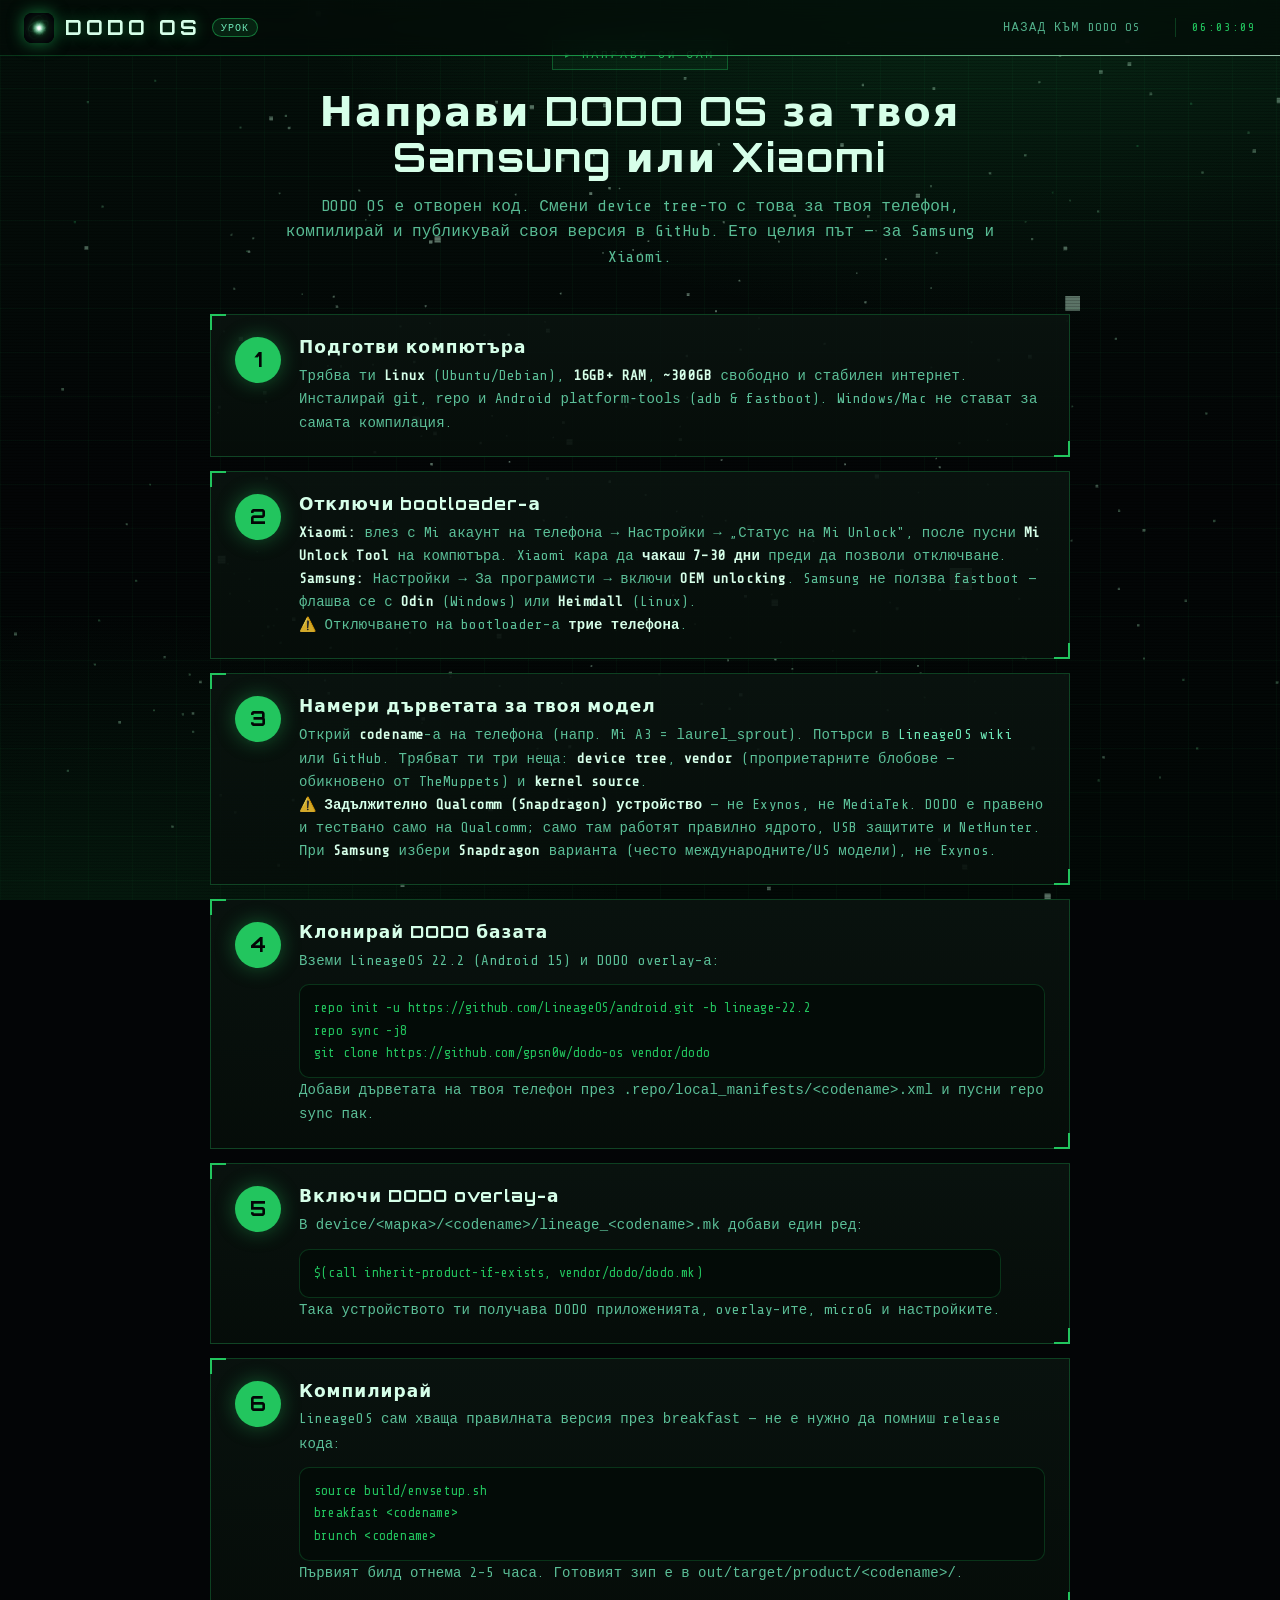
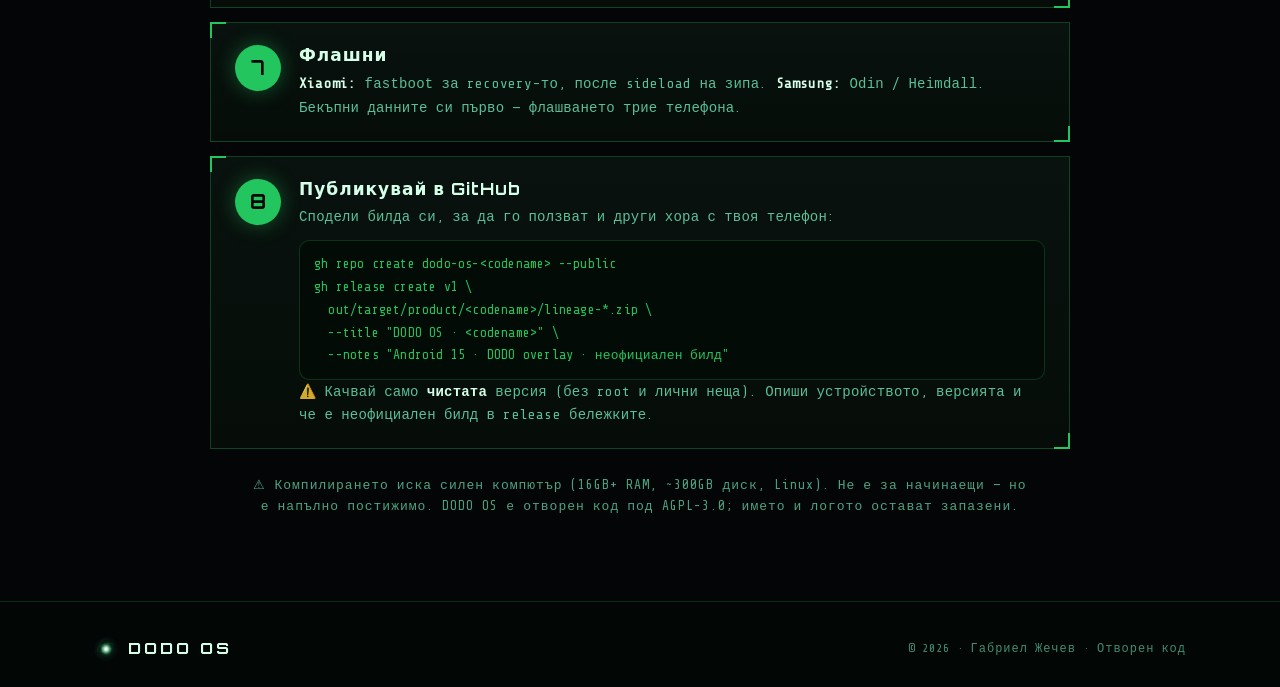
==== build-your-own.html @ 820d74ed "responsive: fix horizontal overflow on build guide (mobile/tablet) The guide-step flex/grid items ha" ====
<!DOCTYPE html>
<html lang="bg">
<head>
<meta charset="UTF-8">
<meta name="viewport" content="width=device-width, initial-scale=1">
<title>Направи DODO OS за Samsung / Xiaomi | DODO OS</title>
<meta name="description" content="Урок стъпка по стъпка: как да си компилираш DODO OS за твой Samsung или Xiaomi телефон и да го публикуваш в GitHub. Отворен код.">
<meta name="robots" content="noindex, nofollow">
<meta name="theme-color" content="#05070a">
<link rel="icon" href="logo-dodo-os.png" type="image/png">
<link rel="stylesheet" href="style.css?v=17">
</head>
<body class="home">

<div class="scroll-progress" id="scrollProgress" aria-hidden="true"></div>

<header class="hud-bar">
	<a class="brand" href="index.html"><img src="logo-dodo-os.png" alt="DODO OS"><span class="name">DODO OS</span><span class="brand-beta" data-en="guide">урок</span></a>
	<nav class="nav" id="nav">
		<a href="index.html" data-en="Back">Назад към DODO OS</a>
	</nav>
	<div class="bar-clock" id="barClock">--:--:--</div>
</header>

<main id="main">

<section class="section" id="build-your-own" style="padding-top:40px">
	<div class="wrap">
		<div class="section-head reveal" style="text-align:center;margin-left:auto;margin-right:auto;">
			<span class="eyebrow" data-en="Build it yourself">Направи си сам</span>
			<h2 data-en="Make DODO OS for your Samsung or Xiaomi">Направи DODO OS за твоя Samsung или Xiaomi</h2>
			<p data-en="DODO OS is open source. Swap in your phone's device tree, build, and publish your own version to GitHub. Here's the whole path — for Samsung and Xiaomi.">DODO OS е отворен код. Смени device tree-то с това за твоя телефон, компилирай и публикувай своя версия в GitHub. Ето целия път — за Samsung и Xiaomi.</p>
		</div>
		<div class="guide">

			<div class="guide-step panel reveal">
				<div class="gn">1</div>
				<div class="gt">
					<h3>Подготви компютъра</h3>
					<p>Трябва ти <b>Linux</b> (Ubuntu/Debian), <b>16GB+ RAM</b>, <b>~300GB</b> свободно и стабилен интернет. Инсталирай <code>git</code>, <code>repo</code> и Android <code>platform-tools</code> (adb &amp; fastboot). Windows/Mac не стават за самата компилация.</p>
				</div>
			</div>

			<div class="guide-step panel reveal">
				<div class="gn">2</div>
				<div class="gt">
					<h3>Отключи bootloader-а</h3>
					<p><b>Xiaomi:</b> влез с Mi акаунт на телефона → Настройки → „Статус на Mi Unlock", после пусни <b>Mi Unlock Tool</b> на компютъра. Xiaomi кара да <b>чакаш 7–30 дни</b> преди да позволи отключване.</p>
					<p><b>Samsung:</b> Настройки → За програмисти → включи <b>OEM unlocking</b>. Samsung не ползва fastboot — флашва се с <b>Odin</b> (Windows) или <b>Heimdall</b> (Linux).</p>
					<p>⚠️ Отключването на bootloader-а <b>трие телефона</b>.</p>
				</div>
			</div>

			<div class="guide-step panel reveal">
				<div class="gn">3</div>
				<div class="gt">
					<h3>Намери дърветата за твоя модел</h3>
					<p>Открий <b>codename</b>-а на телефона (напр. Mi A3 = <code>laurel_sprout</code>). Потърси в <a href="https://wiki.lineageos.org/devices/" target="_blank" rel="noopener">LineageOS wiki</a> или GitHub. Трябват ти три неща: <b>device tree</b>, <b>vendor</b> (проприетарните блобове — обикновено от TheMuppets) и <b>kernel source</b>.</p>
					<p class="req-qc">⚠️ <b>Задължително Qualcomm (Snapdragon) устройство</b> — не Exynos, не MediaTek. DODO е правено и тествано само на Qualcomm; само там работят правилно ядрото, USB защитите и NetHunter. При <b>Samsung</b> избери <b>Snapdragon</b> варианта (често международните/US модели), не Exynos.</p>
				</div>
			</div>

			<div class="guide-step panel reveal">
				<div class="gn">4</div>
				<div class="gt">
					<h3>Клонирай DODO базата</h3>
					<p>Вземи LineageOS 22.2 (Android 15) и DODO overlay-а:</p>
					<pre class="cmd">repo init -u https://github.com/LineageOS/android.git -b lineage-22.2
repo sync -j8
git clone https://github.com/gpsn0w/dodo-os vendor/dodo</pre>
					<p>Добави дърветата на твоя телефон през <code>.repo/local_manifests/&lt;codename&gt;.xml</code> и пусни <code>repo sync</code> пак.</p>
				</div>
			</div>

			<div class="guide-step panel reveal">
				<div class="gn">5</div>
				<div class="gt">
					<h3>Включи DODO overlay-а</h3>
					<p>В <code>device/&lt;марка&gt;/&lt;codename&gt;/lineage_&lt;codename&gt;.mk</code> добави един ред:</p>
					<pre class="cmd">$(call inherit-product-if-exists, vendor/dodo/dodo.mk)</pre>
					<p>Така устройството ти получава DODO приложенията, overlay-ите, microG и настройките.</p>
				</div>
			</div>

			<div class="guide-step panel reveal">
				<div class="gn">6</div>
				<div class="gt">
					<h3>Компилирай</h3>
					<p>LineageOS сам хваща правилната версия през <code>breakfast</code> — не е нужно да помниш release кода:</p>
					<pre class="cmd">source build/envsetup.sh
breakfast &lt;codename&gt;
brunch &lt;codename&gt;</pre>
					<p>Първият билд отнема 2–5 часа. Готовият зип е в <code>out/target/product/&lt;codename&gt;/</code>.</p>
				</div>
			</div>

			<div class="guide-step panel reveal">
				<div class="gn">7</div>
				<div class="gt">
					<h3>Флашни</h3>
					<p><b>Xiaomi:</b> <code>fastboot</code> за recovery-то, после sideload на зипа. <b>Samsung:</b> <code>Odin</code> / <code>Heimdall</code>. Бекъпни данните си първо — флашването трие телефона.</p>
				</div>
			</div>

			<div class="guide-step panel reveal">
				<div class="gn">8</div>
				<div class="gt">
					<h3>Публикувай в GitHub</h3>
					<p>Сподели билда си, за да го ползват и други хора с твоя телефон:</p>
					<pre class="cmd">gh repo create dodo-os-&lt;codename&gt; --public
gh release create v1 \
  out/target/product/&lt;codename&gt;/lineage-*.zip \
  --title "DODO OS · &lt;codename&gt;" \
  --notes "Android 15 · DODO overlay · неофициален билд"</pre>
					<p>⚠️ Качвай само <b>чистата</b> версия (без root и лични неща). Опиши устройството, версията и че е неофициален билд в release бележките.</p>
				</div>
			</div>

		</div>
		<p class="pledge reveal" style="margin-top:26px">⚠ Компилирането иска силен компютър (16GB+ RAM, ~300GB диск, Linux). Не е за начинаещи — но е напълно постижимо. DODO OS е отворен код под AGPL-3.0; името и логото остават запазени.</p>
	</div>
</section>

</main>

<footer class="site-footer">
	<div class="wrap">
		<div class="fbrand"><img src="logo-dodo-os.png" alt=""><span>DODO OS</span></div>
		<small>© 2026 · Габриел Жечев · Отворен код</small>
	</div>
</footer>

<script src="three.min.js"></script>
<script src="bg-field.js?v=4"></script>
<script>
/* Самостоятелен reveal + часовник за тази страница (не зависи от site.js) */
(function(){
	var els = document.querySelectorAll('.reveal');
	if ('IntersectionObserver' in window) {
		var io = new IntersectionObserver(function(entries){
			entries.forEach(function(e){ if(e.isIntersecting){ e.target.classList.add('in'); io.unobserve(e.target); } });
		}, { threshold: 0.08, rootMargin: '0px 0px -5% 0px' });
		els.forEach(function(el){ io.observe(el); });
		/* failsafe: покажи всичко след 1.2с каквото и да става */
		setTimeout(function(){ els.forEach(function(el){ el.classList.add('in'); }); }, 1200);
	} else {
		els.forEach(function(el){ el.classList.add('in'); });
	}
	var clk = document.getElementById('barClock');
	if (clk) { var t=function(){ clk.textContent = new Date().toTimeString().slice(0,8); }; t(); setInterval(t,1000); }
	var sp = document.getElementById('scrollProgress');
	if (sp) { var s=function(){ var h=document.documentElement; sp.style.width=((h.scrollTop/((h.scrollHeight-h.clientHeight)||1))*100)+'%'; }; window.addEventListener('scroll',s,{passive:true}); s(); }
})();
</script>
</body>
</html>
---- style.css ----
/*
Theme Name: DODO Assistant
Theme URI: https://dodo.ai
Author: Габриел Жечев, Емил Жечев
Description: Тема за DODO Assistant в неоново-зеления HUD стил на самото приложение — Orbitron + Share Tech Mono, светещо ядро от частици, панели със скоби и сканиращо сияние. Едностраничен hero + секции, плюс класически шаблони за страници и записи. Самостоятелна: шрифтовете, three.js и логото са вградени.
Version: 1.0.0
Requires at least: 6.0
Tested up to: 6.6
Requires PHP: 7.4
License: GNU General Public License v2 or later
License URI: https://www.gnu.org/licenses/gpl-2.0.html
Text Domain: dodo-assistant
Tags: dark, one-column, custom-menu, custom-logo, featured-images, translation-ready, technology
*/

/* ================= ШРИФТОВЕ (местни, без чужди заявки) =================
   woff2-ите нямат кирилица; за българския текст пада на системен шрифт,
   точно както в самото приложение. */
@font-face {
    font-family: 'Orbitron';
    font-style: normal;
    font-weight: 400 900;
    font-display: swap;
    src: url('orbitron.woff2?v=2') format('woff2');
}
@font-face {
    font-family: 'Share Tech Mono';
    font-style: normal;
    font-weight: 400;
    font-display: swap;
    src: url('share-tech-mono-400.woff2') format('woff2');
}

/* ========================= ПАЛИТРА (1:1 с DODO) ========================= */
:root {
    --ink:      #030506;   /* най-тъмното — фонът */
    --ink-2:    #05100a;
    --panel:    #0a1410;
    --panel-2:  #0b1410;
    --line-dk:  #0d2b1c;
    --green-dk: #14532d;
    --green-2:  #1c7a44;
    --green:    #22c55e;   /* неоновото */
    --mint:     #6ee7b7;   /* текстът */
    --bright:   #d6ffe9;   /* връхната светлина */

    --rgb-green: 34, 197, 94;
    --rgb-mint:  110, 231, 183;
    --rgb-bright:214, 255, 233;

    --font-head: 'Orbitron', 'Rajdhani', ui-sans-serif, system-ui, sans-serif;
    --font-mono: 'Share Tech Mono', ui-monospace, 'SF Mono', Menlo, Consolas, monospace;

    --bar-h: 56px;
    --maxw: 1140px;
}

/* ============================== ОСНОВА ============================== */
* { margin: 0; padding: 0; box-sizing: border-box; }

html { scroll-behavior: smooth; scroll-padding-top: var(--bar-h);
    overscroll-behavior-y: none;   /* спира „гумения" отскок/самодърпане на телефона */
}

body {
    background: var(--ink);
    color: var(--mint);
    font-family: var(--font-mono);
    font-size: 16px;
    line-height: 1.6;
    letter-spacing: 0.2px;
    -webkit-font-smoothing: antialiased;
    overflow-x: hidden;
    overscroll-behavior-y: none;
    position: relative;
    min-height: 100vh;
    min-height: 100svh;
}

/* 3D фонът от частици (bg-field.js): цял екран, зад съдържанието, не пипа
   кликовете. Над градиента, под мрежата/съдържанието. */
#bgField {
    position: fixed;
    inset: 0;
    width: 100%;
    height: 100%;
    z-index: -1;
    pointer-events: none;
    opacity: 0.55;
}

/* Малък етикет „beta" на функция, която още не е напълно готова —
   стои в горния десен ъгъл на картата, като етикет на прозорец. */
.panel.feature { position: relative; }
.beta-tag {
    position: absolute;
    top: 16px;
    right: 16px;
    margin-left: 0;
    padding: 2px 9px;
    font-size: 10px;
    font-family: 'Share Tech Mono', monospace;
    letter-spacing: 1px;
    text-transform: uppercase;
    line-height: 1.4;
    color: var(--mint, #6ee7b7);
    border: 1px solid rgba(var(--rgb-green), 0.5);
    border-radius: 999px;
    background: rgba(var(--rgb-green), 0.12);
}

/* Фонът: мрежа + меко зелено сияние + винетка + скан-линии — като HUD. */
body::before {
    content: "";
    position: fixed;
    inset: 0;
    z-index: -2;
    background:
        radial-gradient(1200px 700px at 78% -10%, rgba(var(--rgb-green), 0.16), transparent 60%),
        radial-gradient(900px 600px at 8% 108%, rgba(var(--rgb-green), 0.10), transparent 60%),
        linear-gradient(180deg, #04100a 0%, var(--ink) 55%, #020906 100%);
}
body::after {
    content: "";
    position: fixed;
    inset: 0;
    z-index: -1;
    pointer-events: none;
    background-image:
        linear-gradient(rgba(var(--rgb-green), 0.045) 1px, transparent 1px),
        linear-gradient(90deg, rgba(var(--rgb-green), 0.045) 1px, transparent 1px),
        repeating-linear-gradient(0deg, transparent 0 2px, rgba(0,0,0,0.18) 2px 3px);
    background-size: 44px 44px, 44px 44px, 100% 3px;
    mask-image: radial-gradient(120% 120% at 50% 30%, #000 55%, transparent 100%);
}

a { color: var(--mint); text-decoration: none; transition: color .15s; }
a:hover { color: var(--bright); }

img { max-width: 100%; height: auto; }

::selection { background: rgba(var(--rgb-green), 0.3); color: var(--bright); }

/* Скролбар в стил */
::-webkit-scrollbar { width: 10px; height: 10px; }
::-webkit-scrollbar-track { background: #04100a; }
::-webkit-scrollbar-thumb { background: rgba(var(--rgb-green), 0.35); border-radius: 6px; }
::-webkit-scrollbar-thumb:hover { background: rgba(var(--rgb-green), 0.6); }

/* Общ контейнер */
.wrap { width: 100%; max-width: var(--maxw); margin: 0 auto; padding: 0 24px; }

/* Достъпност: четци на екран и прескачаща връзка */
.screen-reader-text {
    position: absolute !important;
    width: 1px; height: 1px;
    overflow: hidden; clip: rect(1px, 1px, 1px, 1px);
    white-space: nowrap; border: 0; padding: 0; margin: -1px;
}
.skip-link:focus {
    position: fixed; top: 8px; left: 8px; z-index: 200;
    width: auto; height: auto; clip: auto;
    padding: 10px 16px;
    background: var(--green); color: var(--ink);
    font-family: var(--font-mono); letter-spacing: 1px;
}

/* ============================== ЗАГЛАВИЯ ============================== */
h1, h2, h3, h4 {
    font-family: var(--font-head);
    color: var(--bright);
    line-height: 1.15;
    letter-spacing: 1px;
    font-weight: 700;
}

/* Малкото етикетче над секция — „// COMMS LAB" в приложението. */
.eyebrow {
    display: inline-flex;
    align-items: center;
    gap: 8px;
    font-family: var(--font-mono);
    font-size: 11px;
    letter-spacing: 3px;
    text-transform: uppercase;
    color: var(--green);
    padding: 5px 12px;
    border: 1px solid rgba(var(--rgb-green), 0.35);
    background: rgba(var(--rgb-green), 0.06);
    margin-bottom: 18px;
}
.eyebrow::before { content: "▸"; opacity: 0.8; }

/* ========================= ГОРНА HUD ЛЕНТА ========================= */
.hud-bar {
    position: fixed;
    top: 0; left: 0; right: 0;
    height: var(--bar-h);
    z-index: 100;
    display: flex;
    align-items: center;
    gap: 18px;
    padding: 0 24px;
    background: rgba(4, 12, 8, 0.72);
    backdrop-filter: blur(12px);
    -webkit-backdrop-filter: blur(12px);
    border-bottom: 1px solid rgba(var(--rgb-green), 0.22);
}
/* Тънката течаща светлина под лентата — като Alexa/дока. */
.hud-bar::after {
    content: "";
    position: absolute;
    left: 0; bottom: -1px;
    height: 1px; width: 100%;
    background: linear-gradient(90deg, transparent, var(--green), var(--bright), var(--green), transparent);
    background-size: 200% 100%;
    animation: flow 6s linear infinite;
    opacity: 0.7;
}
@keyframes flow { to { background-position: 200% 0; } }

.brand { display: flex; align-items: center; gap: 11px; flex: none; }
.brand img { width: 30px; height: 30px; filter: drop-shadow(0 0 8px rgba(var(--rgb-green), 0.6)); }
.brand .name {
    font-family: var(--font-head);
    font-weight: 900;
    font-size: 20px;
    letter-spacing: 4px;
    color: var(--bright);
    text-shadow: 0 0 14px rgba(var(--rgb-green), 0.5);
}
.brand .name b { color: var(--green); }
/* Значка „пробна версия" / „Beta" до логото — малка капсула в HUD стил. */
.brand-beta {
    padding: 2px 8px;
    font-size: 10px;
    font-family: 'Share Tech Mono', monospace;
    letter-spacing: 1px;
    text-transform: uppercase;
    line-height: 1.3;
    color: var(--mint, #6ee7b7);
    border: 1px solid rgba(var(--rgb-green), 0.5);
    border-radius: 999px;
    background: rgba(var(--rgb-green), 0.12);
    white-space: nowrap;
    align-self: center;
}
@media (max-width: 560px) {
    .brand-beta { font-size: 8px; padding: 2px 6px; letter-spacing: .5px; }
}

.nav { display: flex; align-items: center; gap: 4px; margin-left: auto; }
.nav a {
    font-size: 12px;
    letter-spacing: 1.5px;
    text-transform: uppercase;
    color: rgba(var(--rgb-mint), 0.75);
    padding: 8px 12px;
    border: 1px solid transparent;
    transition: color .15s, border-color .15s, background .15s;
}
.nav a:hover, .nav a.current { color: var(--bright); border-color: rgba(var(--rgb-green), 0.35); background: rgba(var(--rgb-green), 0.06); }

.bar-clock {
    flex: none;
    font-size: 12px;
    letter-spacing: 2px;
    color: var(--green);
    padding-left: 16px;
    margin-left: 4px;
    border-left: 1px solid rgba(var(--rgb-green), 0.25);
}

/* Хамбургер — само на телефон */
.nav-toggle {
    display: none;
    margin-left: auto;
    width: 40px; height: 34px;
    background: none;
    border: 1px solid rgba(var(--rgb-green), 0.35);
    color: var(--mint);
    font-size: 18px;
    cursor: pointer;
}

/* ============================== БУТОНИ ============================== */
.btn {
    display: inline-flex;
    align-items: center;
    gap: 10px;
    font-family: var(--font-mono);
    font-size: 14px;
    letter-spacing: 1.5px;
    text-transform: uppercase;
    color: var(--mint);
    padding: 13px 24px;
    border: 1px solid rgba(var(--rgb-green), 0.5);
    background: rgba(var(--rgb-green), 0.07);
    cursor: pointer;
    position: relative;
    transition: background .18s, border-color .18s, color .18s, box-shadow .18s, transform .1s;
}
.btn:hover {
    color: var(--ink);
    background: var(--green);
    border-color: var(--green);
    box-shadow: 0 0 26px rgba(var(--rgb-green), 0.45);
}
.btn:active { transform: translateY(1px); }
.btn.ghost { background: transparent; }
.btn.ghost:hover { color: var(--ink); background: var(--mint); border-color: var(--mint); }
.btn .kbd {
    font-size: 11px;
    letter-spacing: 1px;
    padding: 2px 6px;
    border: 1px solid currentColor;
    opacity: 0.75;
    border-radius: 3px;
}

/* ============================== HERO ============================== */
.hero {
    position: relative;
    min-height: 100vh;
    min-height: 100svh;   /* мобилно: не скача, когато address bar-ът се крие/показва */
    display: flex;
    align-items: center;
    padding: calc(var(--bar-h) + 40px) 0 60px;
}
.hero .wrap { display: grid; grid-template-columns: 1.05fr 0.95fr; gap: 40px; align-items: center; }

.hero-copy .status {
    display: inline-flex; align-items: center; gap: 9px;
    font-size: 12px; letter-spacing: 2px; text-transform: uppercase;
    color: var(--green); margin-bottom: 22px;
}
.hero-copy .status .dot {
    width: 9px; height: 9px; border-radius: 50%;
    background: var(--green); box-shadow: 0 0 10px var(--green);
    animation: beat 1.6s ease-in-out infinite;
}
@keyframes beat { 0%,100% { opacity: 1; transform: scale(1); } 50% { opacity: .5; transform: scale(.7); } }

.hero h1 {
    font-size: clamp(44px, 8vw, 96px);
    font-weight: 900;
    letter-spacing: 6px;
    margin-bottom: 6px;
    text-shadow: 0 0 34px rgba(var(--rgb-green), 0.35);
}
.hero h1 b { color: var(--green); }
.hero .tagline {
    font-size: clamp(15px, 2.2vw, 20px);
    color: var(--mint);
    max-width: 34ch;
    margin: 14px 0 30px;
}
.hero .cta { display: flex; flex-wrap: wrap; gap: 14px; }

/* Ядрото — контейнер за three.js */
.hero-core-holder {
    position: relative;
    aspect-ratio: 1 / 1;
    width: 100%;
    max-width: 520px;
    margin-left: auto;
}
#dodo-hero-core { position: absolute; inset: 0; }
#dodo-hero-core canvas { width: 100% !important; height: 100% !important; }
/* Ако three.js не тръгне — резервно лого със сияние */
.hero-core-holder .fallback {
    position: absolute; inset: 0;
    display: grid; place-items: center;
}
.hero-core-holder .fallback img {
    width: 55%; filter: drop-shadow(0 0 40px rgba(var(--rgb-green), 0.6));
    animation: beat 2.4s ease-in-out infinite;
}

.scroll-hint {
    position: absolute; left: 50%; bottom: 22px; transform: translateX(-50%);
    font-size: 11px; letter-spacing: 3px; text-transform: uppercase;
    color: rgba(var(--rgb-mint), 0.5); text-align: center;
}
.scroll-hint span { display: block; font-size: 16px; animation: bob 1.8s ease-in-out infinite; }
@keyframes bob { 0%,100% { transform: translateY(0); } 50% { transform: translateY(6px); } }

/* ============================== СЕКЦИИ ============================== */
.section { padding: 84px 0; position: relative; }
.section-head { max-width: 720px; margin-bottom: 44px; }
.section-head h2 { font-size: clamp(26px, 4vw, 40px); letter-spacing: 2px; }
.section-head p { margin-top: 14px; color: rgba(var(--rgb-mint), 0.8); }
.section.alt { background: rgba(var(--rgb-green), 0.025); border-top: 1px solid rgba(var(--rgb-green), 0.12); border-bottom: 1px solid rgba(var(--rgb-green), 0.12); }

/* HUD панел със скоби в ъглите */
.panel {
    position: relative;
    background: linear-gradient(180deg, rgba(10,20,16,0.9), rgba(6,14,10,0.9));
    border: 1px solid rgba(var(--rgb-green), 0.28);
    padding: 26px;
}
.panel::before, .panel::after {
    content: ""; position: absolute; width: 14px; height: 14px; pointer-events: none;
    border: 2px solid var(--green);
}
.panel::before { top: -1px; left: -1px; border-right: 0; border-bottom: 0; }
.panel::after { bottom: -1px; right: -1px; border-left: 0; border-top: 0; }

/* Мрежа с възможности */
.grid { display: grid; gap: 20px; grid-template-columns: repeat(3, 1fr); }
.feature { transition: transform .18s, border-color .18s, box-shadow .18s; }
.feature:hover { transform: translateY(-4px); border-color: rgba(var(--rgb-green), 0.6); box-shadow: 0 14px 40px rgba(0,0,0,0.5), 0 0 22px rgba(var(--rgb-green), 0.12); }
.feature .ico {
    width: 46px; height: 46px; display: grid; place-items: center;
    font-size: 22px; margin-bottom: 16px;
    border: 1px solid rgba(var(--rgb-green), 0.4);
    background: rgba(var(--rgb-green), 0.08);
    color: var(--bright);
}
.feature h3 { font-size: 17px; letter-spacing: 1px; margin-bottom: 9px; }
.feature p { font-size: 14px; color: rgba(var(--rgb-mint), 0.8); }

/* ============================== ИЗТЕГЛЯНЕ ============================== */
.download-grid { display: grid; grid-template-columns: repeat(2, 1fr); gap: 20px; max-width: 780px; margin: 0 auto; }
.dl {
    text-align: center; padding: 34px 26px;
    display: flex; flex-direction: column; align-items: center; gap: 12px;
}
.dl .os { font-size: 40px; }
.dl h3 { font-size: 20px; letter-spacing: 2px; }
.dl .ver { font-size: 12px; letter-spacing: 2px; color: var(--green); }
.dl .note { font-size: 12px; color: rgba(var(--rgb-mint), 0.6); }

.pledge {
    max-width: 780px; margin: 26px auto 0; text-align: center;
    font-size: 13px; letter-spacing: 1px; color: rgba(var(--rgb-mint), 0.7);
}
.pledge b { color: var(--green); }

/* ============================== ЗА ПРОЕКТА / КОНТАКТ ============================== */
.about-grid { display: grid; grid-template-columns: 1.2fr 0.8fr; gap: 24px; align-items: start; }
.about-grid p { margin-bottom: 14px; color: rgba(var(--rgb-mint), 0.85); }
.contact-list { list-style: none; display: flex; flex-direction: column; gap: 14px; }
.contact-list li { display: flex; flex-direction: column; gap: 3px; }
.contact-list .k { font-size: 11px; letter-spacing: 2px; text-transform: uppercase; color: var(--green); }
.contact-list .v { font-size: 15px; color: var(--bright); word-break: break-word; }

/* ============================== ФУТЪР ============================== */
.site-footer {
    border-top: 1px solid rgba(var(--rgb-green), 0.2);
    padding: 34px 0;
    background: rgba(2, 9, 6, 0.6);
}
.site-footer .wrap { display: flex; flex-wrap: wrap; gap: 16px; align-items: center; justify-content: space-between; }
.site-footer .fbrand { display: flex; align-items: center; gap: 10px; }
.site-footer .fbrand img { width: 24px; height: 24px; }
.site-footer .fbrand span { font-family: var(--font-head); letter-spacing: 3px; color: var(--bright); }
.site-footer small { color: rgba(var(--rgb-mint), 0.6); letter-spacing: 1px; font-size: 12px; }

/* ============================== РАЗКРИВАНЕ ПРИ СКРОЛ ============================== */
.reveal { opacity: 0; transform: translateY(24px); transition: opacity .6s ease, transform .6s cubic-bezier(.2,.8,.25,1); }
.reveal.in { opacity: 1; transform: none; }

/* ================= КЛАСИЧЕСКИ СТРАНИЦИ/ЗАПИСИ (page.php) ================= */
.page-body { padding: calc(var(--bar-h) + 60px) 0 80px; }
.page-body .entry { max-width: 820px; margin: 0 auto; }
.page-body .entry-title { font-size: clamp(28px, 5vw, 46px); letter-spacing: 2px; margin-bottom: 24px; }
.page-body .content p { margin-bottom: 18px; }
.page-body .content h2 { font-size: 26px; margin: 30px 0 14px; }
.page-body .content h3 { font-size: 20px; margin: 24px 0 12px; }
.page-body .content ul, .page-body .content ol { margin: 0 0 18px 22px; }
.page-body .content li { margin-bottom: 8px; }
.page-body .content a { border-bottom: 1px solid rgba(var(--rgb-green), 0.4); }
.page-body .content blockquote {
    border-left: 3px solid var(--green);
    padding: 6px 18px; margin: 18px 0;
    background: rgba(var(--rgb-green), 0.05);
    color: var(--bright);
}
.page-body .content img { border: 1px solid rgba(var(--rgb-green), 0.25); }
.page-body .content code {
    font-family: var(--font-mono);
    background: rgba(var(--rgb-green), 0.1);
    padding: 2px 6px; color: var(--bright);
}
.alignright { float: right; margin: 0 0 16px 20px; }
.alignleft { float: left; margin: 0 20px 16px 0; }
.aligncenter { display: block; margin: 0 auto 16px; }
.wp-caption-text { font-size: 12px; color: rgba(var(--rgb-mint), 0.6); }

/* Навигация между записи, коментари — пестелив стил */
.post-nav { display: flex; justify-content: space-between; margin-top: 40px; gap: 12px; }

/* ============================== ТИКЕР С ВЪЗМОЖНОСТИ ============================== */
.ticker {
    border-top: 1px solid rgba(var(--rgb-green), 0.18);
    border-bottom: 1px solid rgba(var(--rgb-green), 0.18);
    background: rgba(var(--rgb-green), 0.04);
    overflow: hidden;
    white-space: nowrap;
    padding: 11px 0;
}
.ticker-track {
    display: inline-flex;
    gap: 34px;
    padding-left: 34px;
    animation: marquee 32s linear infinite;
    will-change: transform;
}
.ticker:hover .ticker-track { animation-play-state: paused; }
.ticker-track span {
    font-family: var(--font-mono);
    font-size: 13px;
    letter-spacing: 2px;
    text-transform: uppercase;
    color: rgba(var(--rgb-mint), 0.8);
    display: inline-flex; align-items: center; gap: 12px;
}
.ticker-track span::after { content: "◈"; color: var(--green); opacity: 0.7; }
@keyframes marquee { from { transform: translateX(0); } to { transform: translateX(-50%); } }

/* ============================== БРОЯЧИ / СТАТИСТИКА ============================== */
.stats {
    display: grid; grid-template-columns: repeat(4, 1fr); gap: 18px;
    margin-top: 34px;
}
.stat { text-align: center; padding: 22px 12px; }
.stat .num {
    font-family: var(--font-head); font-weight: 900;
    font-size: clamp(28px, 5vw, 44px);
    color: var(--bright); letter-spacing: 1px;
    text-shadow: 0 0 22px rgba(var(--rgb-green), 0.35);
    line-height: 1;
}
.stat .num b { color: var(--green); }
.stat .lab {
    margin-top: 10px; font-size: 11px; letter-spacing: 2px;
    text-transform: uppercase; color: rgba(var(--rgb-mint), 0.65);
}

/* ============================== ЖИВО ДЕМО — ТЕРМИНАЛ ============================== */
.demo-grid { display: grid; grid-template-columns: 0.9fr 1.1fr; gap: 26px; align-items: center; }
.terminal {
    background: linear-gradient(180deg, rgba(3,10,7,0.96), rgba(2,7,5,0.96));
    border: 1px solid rgba(var(--rgb-green), 0.32);
    box-shadow: 0 20px 60px rgba(0,0,0,0.55), 0 0 26px rgba(var(--rgb-green), 0.08) inset;
    overflow: hidden;
}
.term-head {
    display: flex; align-items: center; gap: 8px;
    padding: 11px 14px;
    border-bottom: 1px solid rgba(var(--rgb-green), 0.2);
    background: rgba(var(--rgb-green), 0.05);
}
.term-head i { width: 11px; height: 11px; border-radius: 50%; background: rgba(var(--rgb-green), 0.5); display: inline-block; }
.term-head i:nth-child(1) { background: #ff5f56; opacity: 0.7; }
.term-head i:nth-child(2) { background: #ffbd2e; opacity: 0.7; }
.term-head i:nth-child(3) { background: var(--green); }
.term-head .tt { margin-left: 8px; font-size: 11px; letter-spacing: 2px; color: rgba(var(--rgb-mint), 0.6); text-transform: uppercase; }
.term-body {
    padding: 20px 18px; min-height: 320px;
    font-family: var(--font-mono); font-size: 14px; line-height: 1.7;
}
.term-body .line { margin-bottom: 6px; white-space: pre-wrap; }
.term-body .you { color: var(--bright); }
.term-body .you::before { content: "› "; color: var(--green); }
.term-body .dodo { color: var(--mint); }
.term-body .dodo::before { content: "◈ DODO: "; color: var(--green); opacity: 0.85; }
.term-cursor { display: inline-block; width: 9px; height: 16px; background: var(--green); margin-left: 2px; vertical-align: text-bottom; animation: cursor 1s step-end infinite; }
@keyframes cursor { 50% { opacity: 0; } }

/* ============================== ПОВЕРИТЕЛНОСТ / ПОТОК ============================== */
.flow { display: flex; align-items: center; justify-content: center; gap: 12px; flex-wrap: wrap; margin-top: 12px; }
.flow-node {
    padding: 14px 20px; border: 1px solid rgba(var(--rgb-green), 0.4);
    background: rgba(var(--rgb-green), 0.06); font-size: 13px; letter-spacing: 1px;
    color: var(--bright);
}
.flow-node.machine { border-color: var(--green); box-shadow: 0 0 22px rgba(var(--rgb-green), 0.2); }
.flow-node.out { border-style: dashed; color: rgba(var(--rgb-mint), 0.7); }
.flow .arr { color: var(--green); font-size: 20px; }
.flow .arr small { display: block; font-size: 9px; letter-spacing: 1px; color: rgba(var(--rgb-mint), 0.5); text-align: center; }

/* Разделителна светеща черта между секции */
.divider { height: 1px; background: linear-gradient(90deg, transparent, rgba(var(--rgb-green),0.5), transparent); margin: 0; position: relative; }
.divider::after {
    content: ""; position: absolute; top: -1px; left: 0; width: 30%; height: 3px;
    background: linear-gradient(90deg, transparent, var(--bright), transparent);
    animation: sweep 5s ease-in-out infinite;
}
@keyframes sweep { 0% { left: -30%; } 100% { left: 100%; } }

/* Стъпаловидно разкриване в мрежи */
.grid .reveal:nth-child(1) { transition-delay: .00s; }
.grid .reveal:nth-child(2) { transition-delay: .06s; }
.grid .reveal:nth-child(3) { transition-delay: .12s; }
.grid .reveal:nth-child(4) { transition-delay: .18s; }
.grid .reveal:nth-child(5) { transition-delay: .24s; }
.grid .reveal:nth-child(6) { transition-delay: .30s; }
.grid .reveal:nth-child(7) { transition-delay: .36s; }
.grid .reveal:nth-child(8) { transition-delay: .42s; }
.grid .reveal:nth-child(9) { transition-delay: .48s; }

/* Значка „ново/прототип" на карта */
.feature .tag {
    position: absolute; top: 12px; right: 12px;
    font-size: 9px; letter-spacing: 1.5px; text-transform: uppercase;
    padding: 3px 7px; border: 1px solid rgba(var(--rgb-green), 0.4);
    color: var(--green); background: rgba(var(--rgb-green), 0.08);
}

/* ============================== ЛЕНТА ЗА ПРОГРЕС (най-горе) ============================== */
.scroll-progress {
    position: fixed; top: 0; left: 0; height: 3px; width: 0;
    z-index: 101;
    background: linear-gradient(90deg, var(--green), var(--bright));
    box-shadow: 0 0 12px rgba(var(--rgb-green), 0.7);
    transition: width .1s linear;
}

/* ============================== ПОЯВЯВАНЕ НА HERO ============================== */
@keyframes fadeUp { from { opacity: 0; transform: translateY(22px); } to { opacity: 1; transform: none; } }
@keyframes coreIn { from { opacity: 0; transform: scale(.85); } to { opacity: 1; transform: none; } }
@keyframes titleGlow {
    0%, 100% { text-shadow: 0 0 34px rgba(var(--rgb-green), 0.35); }
    50%      { text-shadow: 0 0 48px rgba(var(--rgb-green), 0.65); }
}
.hero .status.load-1, .hero .tagline.load-3, .hero .cta.load-4 {
    opacity: 0; animation: fadeUp .7s cubic-bezier(.2,.8,.25,1) forwards;
}
.hero .status.load-1 { animation-delay: .05s; }
.hero .tagline.load-3 { animation-delay: .34s; }
.hero .cta.load-4 { animation-delay: .48s; }
.hero h1 {
    opacity: 0;
    animation: fadeUp .7s cubic-bezier(.2,.8,.25,1) .18s forwards,
               titleGlow 3.6s ease-in-out 1.3s infinite;
}
.hero-core-holder.load-core { opacity: 0; animation: coreIn 1s ease .3s forwards; }
/* Ядрото леко „диша" нагоре-надолу */
.hero-core-holder.load-core { animation: coreIn 1s ease .3s forwards, float 6s ease-in-out 1.3s infinite; }
@keyframes float { 0%,100% { transform: translateY(0); } 50% { transform: translateY(-12px); } }

/* ============================== СВЕТВАНЕ ПО БУТОНИТЕ ============================== */
.btn { overflow: hidden; }
.btn::before {
    content: ""; position: absolute; top: 0; left: -130%;
    width: 55%; height: 100%;
    background: linear-gradient(120deg, transparent, rgba(255,255,255,0.35), transparent);
    transform: skewX(-20deg);
    transition: left .55s ease;
    pointer-events: none;
}
.btn:hover::before { left: 140%; }

/* ============================== КАК РАБОТИ — 3 СТЪПКИ ============================== */
.steps { display: grid; grid-template-columns: repeat(3, 1fr); gap: 22px; position: relative; }
.steps::before {
    content: ""; position: absolute; top: 62px; left: 17%; right: 17%; height: 2px;
    background: linear-gradient(90deg, rgba(var(--rgb-green),0.15), var(--green), rgba(var(--rgb-green),0.15));
    z-index: 0;
}
.step { text-align: center; padding: 30px 18px; position: relative; z-index: 1; }
.step-no {
    width: 64px; height: 64px; margin: 0 auto 18px;
    display: grid; place-items: center;
    font-family: var(--font-head); font-weight: 900; font-size: 26px;
    color: var(--ink); background: var(--green); border-radius: 50%;
    box-shadow: 0 0 0 6px rgba(var(--rgb-green), 0.12), 0 0 30px rgba(var(--rgb-green), 0.5);
}
.step:hover .step-no { animation: pop .5s ease; }
@keyframes pop { 50% { transform: scale(1.12); } }
.step h3 { font-size: 19px; letter-spacing: 1px; margin-bottom: 8px; }
.step p { font-size: 14px; color: rgba(var(--rgb-mint), 0.82); }

/* ============================== УРОК / SETUP ============================== */
.guide { display: grid; gap: 14px; max-width: 860px; margin: 0 auto; }
.guide-step { display: flex; gap: 18px; align-items: flex-start; padding: 22px 24px; min-width: 0; }
.guide-step .gn {
    flex: none; width: 46px; height: 46px; display: grid; place-items: center;
    font-family: var(--font-head); font-weight: 900; font-size: 20px;
    color: var(--ink); background: var(--green); border-radius: 50%;
    box-shadow: 0 0 20px rgba(var(--rgb-green), 0.4);
}
.guide-step .gt h3 { font-size: 17px; letter-spacing: 1px; margin-bottom: 7px; }
.guide-step .gt p { font-size: 14px; color: rgba(var(--rgb-mint), 0.82); line-height: 1.65; }
.guide-step .gt b { color: var(--bright); }
/* mobile fix: текстовата колона да се свива под min-content, за да скролва
   командният блок вътрешно вместо да разширява цялата страница */
.guide-step .gt { min-width: 0; }
.guide-step .gt .cmd { max-width: 100%; }
/* дългите inline код-пътища да се пренасят, не да разширяват страницата */
.guide-step .gt code, .guide-step .gt a { overflow-wrap: anywhere; word-break: break-word; }

.setup-box { max-width: 860px; margin: 26px auto 0; }
.setup-box h3 { font-size: 20px; letter-spacing: 1px; margin: 8px 0 10px; }
.setup-box > p { color: rgba(var(--rgb-mint), 0.85); margin-bottom: 18px; }
.setup-list { list-style: none; display: grid; gap: 0; counter-reset: s; }
.setup-list li {
    display: grid; grid-template-columns: 220px 1fr; gap: 14px;
    padding: 13px 0; border-top: 1px solid rgba(var(--rgb-green), 0.14);
    align-items: baseline; counter-increment: s;
}
.setup-list .sk {
    font-family: var(--font-head); font-size: 13px; letter-spacing: 1px;
    color: var(--green); position: relative; padding-left: 28px;
}
.setup-list .sk::before {
    content: counter(s); position: absolute; left: 0; top: -1px;
    width: 19px; height: 19px; font-family: var(--font-mono); font-size: 11px;
    display: grid; place-items: center;
    border: 1px solid rgba(var(--rgb-green), 0.5); color: var(--green);
}
.setup-list .sv { font-size: 14px; color: rgba(var(--rgb-mint), 0.85); }
.setup-note {
    margin-top: 18px; font-size: 13px; color: rgba(var(--rgb-mint), 0.72);
    padding: 12px 14px; border: 1px dashed rgba(var(--rgb-green), 0.3);
    background: rgba(var(--rgb-green), 0.04);
}

/* ============================== 3D НАКЛОН НА КАРТИТЕ ============================== */
.tilt {
    transition: transform .25s cubic-bezier(.2,.8,.25,1), box-shadow .25s, border-color .25s;
    transform-style: preserve-3d;
    will-change: transform;
}
.tilt .ico, .tilt h3 { transform: translateZ(18px); }

/* ============================== ДОПЪЛНИТЕЛНА ПОЛИРОВКА ============================== */
/* Лентата горе се сгъстява леко при скрол */
.hud-bar { transition: background .3s, box-shadow .3s; }
.hud-bar.scrolled { background: rgba(3, 10, 7, 0.92); box-shadow: 0 8px 30px rgba(0,0,0,0.45); }

/* Тикерът избледнява плавно в двата края */
.ticker {
    -webkit-mask-image: linear-gradient(90deg, transparent, #000 7%, #000 93%, transparent);
    mask-image: linear-gradient(90deg, transparent, #000 7%, #000 93%, transparent);
}

/* Иконата на картата светва при посочване */
.feature .ico { transition: box-shadow .25s, border-color .25s, transform .25s; }
.feature:hover .ico {
    border-color: var(--green);
    box-shadow: 0 0 22px rgba(var(--rgb-green), 0.4);
    transform: translateZ(24px) scale(1.06);
}

/* Главният бутон в hero леко пулсира, за да привлича погледа */
.hero .cta .btn:not(.ghost) { animation: ctaPulse 2.6s ease-in-out 1.6s infinite; }
@keyframes ctaPulse {
    0%, 100% { box-shadow: 0 0 0 rgba(var(--rgb-green), 0); }
    50%      { box-shadow: 0 0 26px rgba(var(--rgb-green), 0.45); }
}

/* ============================== АДАПТИВНО ============================== */
@media (max-width: 900px) {
    .hero .wrap { grid-template-columns: 1fr; }
    .hero-core-holder { order: -1; max-width: 360px; margin: 0 auto 20px; }
    .grid { grid-template-columns: repeat(2, 1fr); }
    .about-grid { grid-template-columns: 1fr; }
    .demo-grid { grid-template-columns: 1fr; }
    .stats { grid-template-columns: repeat(2, 1fr); }
    .steps { grid-template-columns: 1fr; gap: 12px; }
    .steps::before { display: none; }
    .tilt .ico, .tilt h3 { transform: none; }

    /* Навигацията се свива в хамбургер още на таблет (≤900), иначе
       менюто + часовникът се разливат извън хедъра. */
    .bar-clock { display: none; }
    .nav {
        position: fixed; top: var(--bar-h); left: 0; right: 0;
        flex-direction: column; align-items: stretch; gap: 0;
        background: rgba(4, 12, 8, 0.96);
        border-bottom: 1px solid rgba(var(--rgb-green), 0.25);
        padding: 8px;
        transform: translateY(-140%); transition: transform .25s ease;
    }
    .nav.open { transform: none; }
    .nav a { padding: 12px; border-bottom: 1px solid rgba(var(--rgb-green), 0.12); }
    .nav-toggle { display: block; }
}
@media (max-width: 720px) {
    .grid, .download-grid { grid-template-columns: 1fr; }
    .section { padding: 60px 0; }
    .setup-list li { grid-template-columns: 1fr; gap: 2px; padding: 12px 0; }
    .setup-list .sv { padding-left: 28px; }
    .guide-step { padding: 18px; gap: 14px; }
}

@media (prefers-reduced-motion: reduce) {
    * { animation: none !important; scroll-behavior: auto; }
    .reveal { opacity: 1; transform: none; }
    .hero h1, .load-1, .load-3, .load-4, .load-core { opacity: 1 !important; }
    .tilt { transform: none !important; }
}

/* ── Форма за сигнали (Обратна връзка) ───────────────────────────── */
.report-form { max-width: 720px; margin: 34px auto 0; display: flex; flex-direction: column; gap: 20px; }
.rf-types { display: flex; gap: 10px; flex-wrap: wrap; }
.rf-type { position: relative; cursor: pointer; }
.rf-type input { position: absolute; inset: 0; opacity: 0; cursor: pointer; }
.rf-type span {
    display: inline-flex; align-items: center; gap: 8px;
    font-family: var(--font-mono); font-size: 13px; letter-spacing: 1px;
    color: var(--mint); padding: 10px 16px;
    border: 1px solid rgba(var(--rgb-green), 0.3);
    background: rgba(var(--rgb-green), 0.05);
    transition: background .16s, border-color .16s, color .16s, box-shadow .16s;
}
.rf-type input:checked + span {
    color: var(--ink); background: var(--green); border-color: var(--green);
    box-shadow: 0 0 18px rgba(var(--rgb-green), 0.35);
}
.rf-type input:focus-visible + span { outline: 2px solid var(--mint); outline-offset: 2px; }
.rf-grid { display: grid; grid-template-columns: 1fr 1fr; gap: 16px; }
.rf-field { display: flex; flex-direction: column; gap: 8px; }
.rf-lab { font-family: var(--font-mono); font-size: 12px; letter-spacing: 1px; text-transform: uppercase; color: rgba(var(--rgb-mint), 0.75); }
.rf-lab small { text-transform: none; letter-spacing: 0; color: rgba(var(--rgb-mint), 0.45); }
.report-form input[type=text],
.report-form input[type=email],
.report-form select,
.report-form textarea {
    font-family: var(--font-mono); font-size: 14px; color: var(--bright);
    background: rgba(3, 8, 6, 0.7);
    border: 1px solid rgba(var(--rgb-green), 0.28);
    padding: 12px 14px; width: 100%;
    transition: border-color .16s, box-shadow .16s, background .16s;
}
.report-form textarea { resize: vertical; line-height: 1.5; min-height: 120px; }
.report-form input:focus,
.report-form select:focus,
.report-form textarea:focus {
    outline: none; border-color: var(--green);
    box-shadow: 0 0 0 1px var(--green), 0 0 20px rgba(var(--rgb-green), 0.18);
    background: rgba(6, 14, 10, 0.9);
}
.report-form ::placeholder { color: rgba(var(--rgb-mint), 0.35); }
.report-form select {
    appearance: none; -webkit-appearance: none; cursor: pointer; padding-right: 34px;
    background-image: linear-gradient(45deg, transparent 50%, var(--mint) 50%), linear-gradient(135deg, var(--mint) 50%, transparent 50%);
    background-position: right 16px center, right 11px center;
    background-size: 5px 5px, 5px 5px; background-repeat: no-repeat;
}
.rf-honey { position: absolute !important; left: -9999px; width: 1px; height: 1px; opacity: 0; }
.rf-foot { display: flex; align-items: center; gap: 18px; flex-wrap: wrap; }
.rf-status { font-family: var(--font-mono); font-size: 13px; letter-spacing: .5px; color: rgba(var(--rgb-mint), 0.8); }
.rf-status.ok { color: var(--green); }
.rf-status.err { color: #ff6b6b; }
#reportSend[disabled] { opacity: .55; cursor: default; }
.rf-sent { display: flex; flex-direction: column; align-items: center; gap: 10px; text-align: center; padding: 26px 6px; }
.rf-sent .big { font-size: 44px; line-height: 1; }
.rf-sent h3 { font-family: var(--font-head); color: var(--bright); letter-spacing: 2px; margin: 0; }
.rf-sent p { color: rgba(var(--rgb-mint), 0.82); margin: 0; max-width: 44ch; }
@media (max-width: 560px){ .rf-grid { grid-template-columns: 1fr; } }

/* ── Урок: избор на система + гид ─────────────────────────────────── */
.os-tabs { display: flex; gap: 10px; justify-content: center; margin: 6px auto 26px; }
.os-tab {
    font-family: var(--font-mono); font-size: 14px; letter-spacing: 1.5px; text-transform: uppercase;
    color: var(--mint); padding: 12px 26px; cursor: pointer;
    border: 1px solid rgba(var(--rgb-green), 0.35);
    background: rgba(var(--rgb-green), 0.05);
    transition: background .16s, border-color .16s, color .16s, box-shadow .16s;
}
.os-tab:hover { border-color: rgba(var(--rgb-green), 0.7); }
.os-tab.is-active {
    color: var(--ink); background: var(--green); border-color: var(--green);
    box-shadow: 0 0 22px rgba(var(--rgb-green), 0.4);
}
.os-panel { display: none; }
.os-panel.is-active { display: block; }
.hint {
    margin-top: 10px !important; font-size: 14px;
    color: rgba(var(--rgb-mint), 0.72);
    border-left: 2px solid rgba(var(--rgb-green), 0.5);
    padding-left: 12px;
}
.hint b { color: var(--bright); }

/* Къде е DODO */
.where-box { margin-top: 26px; }
.where-grid { display: grid; grid-template-columns: 1fr 1fr; gap: 26px; margin-top: 16px; }
.where-col .wk {
    font-family: var(--font-mono); font-size: 15px; letter-spacing: 1px;
    color: var(--green); margin-bottom: 10px;
}
.where-col ul { list-style: none; display: flex; flex-direction: column; gap: 9px; }
.where-col li { position: relative; padding-left: 20px; color: rgba(var(--rgb-mint), 0.85); line-height: 1.5; }
.where-col li::before { content: "▸"; position: absolute; left: 0; color: var(--green); }
.where-col li b { color: var(--bright); }

/* Въпроси и спънки */
.faq { margin-top: 26px; }
.faq-head { text-align: center; margin: 0 auto 18px; }
.faq details {
    border: 1px solid rgba(var(--rgb-green), 0.22);
    background: rgba(10, 20, 16, 0.5);
    margin-bottom: 10px; transition: border-color .16s;
}
.faq details[open] { border-color: rgba(var(--rgb-green), 0.45); }
.faq summary {
    cursor: pointer; list-style: none; padding: 15px 18px;
    font-family: var(--font-mono); font-size: 15px; color: var(--bright);
    display: flex; align-items: center; gap: 12px;
}
.faq summary::-webkit-details-marker { display: none; }
.faq summary::before {
    content: "+"; color: var(--green); font-size: 20px; line-height: 1;
    width: 16px; text-align: center; transition: transform .18s;
}
.faq details[open] summary::before { content: "–"; }
.faq summary:hover { color: var(--green); }
.faq details p { padding: 0 18px 16px 46px; color: rgba(var(--rgb-mint), 0.82); line-height: 1.6; }
.faq details p b { color: var(--bright); }

@media (max-width: 640px){ .where-grid { grid-template-columns: 1fr; gap: 22px; } }

/* ── Новото (changelog) ─────────────────────────────── */
.changelog { max-width: 760px; margin: 34px auto 0; display: flex; flex-direction: column; gap: 20px; }
.release { }
.release-head { display: flex; align-items: center; gap: 12px; margin-bottom: 14px; }
.release-ver {
    font-family: var(--font-head); font-size: 24px; font-weight: 800; letter-spacing: 2px;
    color: var(--bright);
}
.release-tag {
    font-family: var(--font-mono); font-size: 11px; letter-spacing: 1.5px; text-transform: uppercase;
    color: rgba(var(--rgb-mint), 0.7);
    border: 1px solid rgba(var(--rgb-green), 0.3); border-radius: 20px; padding: 4px 12px;
}
.release-tag.latest {
    color: var(--ink); background: var(--green); border-color: var(--green);
    box-shadow: 0 0 16px rgba(var(--rgb-green), 0.4);
}
.release-list { list-style: none; display: flex; flex-direction: column; gap: 10px; }
.release-list li {
    font-size: 14px; line-height: 1.55; color: rgba(var(--rgb-mint), 0.85);
    padding-left: 4px;
}
.release-list li b { color: var(--bright); }

/* Команди за инсталиране в бутоните за сваляне (Linux) */
.dl .note code {
    display: inline-block; margin-top: 4px;
    font-family: var(--font-mono); font-size: 11px;
    color: var(--bright); background: rgba(var(--rgb-green), 0.08);
    border: 1px solid rgba(var(--rgb-green), 0.25); border-radius: 5px;
    padding: 3px 7px; word-break: break-all;
}

/* SVG иконите за Debian/Fedora — центрирани, наследяват зеленото */
.dl .os svg { display: block; margin: 0 auto; }

/* „СКОРО" бутон (Linux още не е пуснат) — неактивен, затъмнен */
.btn.soon { opacity: 0.55; cursor: default; pointer-events: none; letter-spacing: 2px; }
/* Бележка за английска версия във футъра */
.foot-en { display: block; margin-top: 5px; opacity: 0.6; font-family: var(--font-mono); letter-spacing: 1px; }

/* ============================================================
   СЕКЦИЯ „ПЕСНИТЕ НА ТЕЛЕФОНА" (#songs)
   ============================================================ */
.songs-grid {
	display: grid; grid-template-columns: 1fr 1fr; gap: 20px;
	max-width: 860px; margin: 0 auto;
}
@media (max-width: 720px) { .songs-grid { grid-template-columns: 1fr; } }
.songs-card { padding: 22px 22px 24px; }
.songs-head { display: flex; align-items: center; gap: 12px; margin-bottom: 12px; }
.songs-badge {
	width: 38px; height: 38px; flex: none; display: grid; place-items: center;
	font-size: 20px; border-radius: 10px; background: rgba(34, 197, 94, 0.12);
	border: 1px solid rgba(34, 197, 94, 0.25);
}
.songs-head h3 {
	margin: 0; font-family: 'Orbitron', sans-serif; font-size: 17px;
	letter-spacing: 2px; color: var(--mint);
}
.songs-why {
	font-size: 13px; line-height: 1.6; color: rgba(110, 231, 183, 0.72);
	margin-bottom: 14px;
}
.songs-why b { color: var(--bright, #d6ffe9); }
.songs-steps {
	list-style: none; counter-reset: ss; margin: 0 0 18px; padding: 0;
	display: flex; flex-direction: column; gap: 10px;
}
.songs-steps li {
	counter-increment: ss; position: relative; padding-left: 30px;
	font-size: 13px; line-height: 1.55; color: rgba(110, 231, 183, 0.9);
}
.songs-steps li::before {
	content: counter(ss); position: absolute; left: 0; top: 0;
	width: 20px; height: 20px; border-radius: 50%; display: grid; place-items: center;
	font-family: 'Share Tech Mono', monospace; font-size: 11px;
	color: #05070a; background: var(--mint);
}
.songs-steps b { color: var(--bright, #d6ffe9); }
.songs-foot {
	max-width: 860px; margin: 22px auto 0; text-align: center;
	font-size: 13px; line-height: 1.6; color: rgba(110, 231, 183, 0.6);
}
.songs-foot b { color: var(--bright, #d6ffe9); }

/* ============================================================
   БРУТАЛНИ АНИМАЦИИ — HUD/хакерски слой
   ============================================================ */

/* --- CRT слой: скенлайни + винетка + трепет + плъзгаща лента ---
   z-index под лентата (100) и заключването (200), за да останат чисти —
   иначе multiply слоят смачква логото при скрол. */
.crt-overlay {
	position: fixed; inset: 0; pointer-events: none; z-index: 90;
	opacity: .5; mix-blend-mode: multiply;
	background: repeating-linear-gradient(0deg,
		rgba(0,0,0,0) 0 2px, rgba(0,0,0,.13) 2px 3px);
	animation: crtFlicker 4.5s steps(2) infinite;
}
.crt-overlay::after {
	content: ""; position: absolute; inset: 0;
	background: radial-gradient(135% 135% at 50% 45%, transparent 52%, rgba(0,0,0,.5) 100%);
}
.crt-overlay::before {
	content: ""; position: absolute; left: 0; right: 0; top: -32vh; height: 32vh;
	background: linear-gradient(180deg, transparent, rgba(34,197,94,.055), transparent);
	animation: crtSweep 7.5s linear infinite;
}
@keyframes crtSweep { 0% { top: -32vh; } 100% { top: 100%; } }
@keyframes crtFlicker { 0%,100% { opacity: .5; } 48% { opacity: .44; } 52% { opacity: .53; } }

/* --- Декодиращи заглавия: докато „декодират", светят зелено --- */
.decoding {
	color: var(--green) !important;
	text-shadow: 0 0 14px rgba(34,197,94,.5);
	letter-spacing: .04em;
}

/* Глич на логото — махнат: чистото лого изглежда по-добре. */

/* --- Магнитни бутони: дърпат се към курсора + по-силен неонов ръб --- */
.magnetic { transition: transform .18s cubic-bezier(.2,.8,.25,1), box-shadow .2s, background .2s, color .2s; will-change: transform; }
.magnetic:hover { box-shadow: 0 0 22px rgba(34,197,94,.4), inset 0 0 12px rgba(34,197,94,.15); }

@media (prefers-reduced-motion: reduce) {
	.crt-overlay { animation: none !important; }
}

/* ============ Език BG|EN + глич при смяна ============ */
.lang-toggle {
    background: transparent; border: 1px solid rgba(var(--rgb-green), 0.4);
    border-radius: 6px; color: var(--mint); font-family: var(--font-mono);
    font-size: 12px; letter-spacing: 1px; padding: 5px 10px; cursor: pointer;
    margin-right: 12px; transition: border-color .15s, box-shadow .15s;
}
.lang-toggle:hover { border-color: var(--green); box-shadow: 0 0 12px rgba(var(--rgb-green), 0.35); }
.lang-toggle .on { color: var(--ink); background: var(--green); padding: 1px 5px; border-radius: 3px; }
.lang-toggle .lang-sep { opacity: .4; margin: 0 4px; }

/* ============ OVERRIDE ГЛИЧ v2 — по-силен (1s) ============ */
body.lang-glitching #main { animation: gMain 1s steps(2, jump-none) both; will-change: transform, filter; }
@keyframes gMain {
    0%   { transform: translate3d(0,0,0);        filter: none; }
    7%   { transform: translate3d(-9px,3px,0) skewX(4deg) scaleX(1.03); filter: hue-rotate(90deg) saturate(2) contrast(1.4); }
    14%  { transform: translate3d(10px,-4px,0) skewX(-5deg);            filter: hue-rotate(-60deg) saturate(2.2) brightness(1.2); }
    22%  { transform: translate3d(-8px,2px,0) skewX(3deg);             filter: contrast(1.8) hue-rotate(30deg); }
    30%  { transform: translate3d(7px,-2px,0) scaleY(1.02);            filter: invert(1) hue-rotate(180deg); }
    33%  { transform: translate3d(-5px,1px,0);                         filter: none; }
    42%  { transform: translate3d(6px,-3px,0) skewX(-2deg);            filter: saturate(2.4) hue-rotate(-30deg); }
    54%  { transform: translate3d(-4px,2px,0);                         filter: contrast(1.4); }
    66%  { transform: translate3d(3px,-1px,0) skewX(1.5deg);           filter: hue-rotate(45deg); }
    80%  { transform: translate3d(-2px,1px,0);                         filter: none; }
    100% { transform: translate3d(0,0,0);                             filter: none; }
}
body.lang-glitching [data-en], body.lang-glitching h1, body.lang-glitching h2, body.lang-glitching h3 {
    text-shadow: 4px 0 rgba(255,0,80,.95), -4px 0 rgba(0,210,255,.95), 0 0 14px rgba(0,255,160,.6);
    animation: gText 1s steps(2) both;
}
@keyframes gText { 0%,100%{letter-spacing:normal} 15%{letter-spacing:4px} 30%{letter-spacing:-2px} 50%{letter-spacing:6px} 70%{letter-spacing:-1px} }
/* Разместени резени — повече и по-бързи */
body.lang-glitching #main::after {
    content: ""; position: fixed; inset: 0; z-index: 96; pointer-events: none;
    background:
        repeating-linear-gradient(0deg, rgba(255,0,80,.12) 0 3px, transparent 3px 6px),
        repeating-linear-gradient(90deg, rgba(0,220,255,.08) 0 4px, transparent 4px 9px);
    mix-blend-mode: screen; animation: gBlocks 1s steps(12) both;
}
@keyframes gBlocks {
    0%   { clip-path: inset(0 0 100% 0); transform: translateX(0); opacity: 0; }
    10%  { clip-path: inset(5% 0 80% 0);  transform: translateX(-28px); opacity: 1; }
    22%  { clip-path: inset(64% 0 12% 0); transform: translateX(32px); }
    34%  { clip-path: inset(28% 0 52% 0); transform: translateX(-20px); }
    46%  { clip-path: inset(82% 0 4% 0);  transform: translateX(26px); }
    58%  { clip-path: inset(40% 0 42% 0); transform: translateX(-16px); }
    70%  { clip-path: inset(14% 0 72% 0); transform: translateX(12px); }
    84%  { clip-path: inset(55% 0 30% 0); transform: translateX(-8px); }
    100% { clip-path: inset(0 0 100% 0); transform: translateX(0); opacity: 0; }
}
/* Повече бели статик проблясъци */
body.lang-glitching::before {
    content: ""; position: fixed; inset: 0; z-index: 97; pointer-events: none;
    background: #d6ffe9; mix-blend-mode: overlay; opacity: 0; animation: gFlash 1s steps(1) both;
}
@keyframes gFlash { 0%,100%{opacity:0} 6%{opacity:.5} 8%{opacity:0} 20%{opacity:.35} 22%{opacity:0} 31%{opacity:.6} 33%{opacity:0} 50%{opacity:.28} 52%{opacity:0} }

/* About на телефон: без хоризонтално разливане (grid децата да могат да се свиват) */
.about-grid > * { min-width: 0; }
.about-grid .contact-list .v, .about-grid .contact-list .v a { overflow-wrap: anywhere; word-break: break-word; }
@media (max-width: 560px) {
    .about-grid { gap: 16px; }
    #about .panel { padding: 16px; }
}

/* DODO: команден блок в урока */
.guide-step .gt .cmd{
  margin:12px 0 0; background:#030b07; border:1px solid rgba(var(--rgb-green),0.22);
  border-radius:10px; padding:12px 14px; font-family:var(--font-mono,monospace);
  font-size:13px; color:var(--green); white-space:pre-wrap; overflow-x:auto; line-height:1.75;
}

/* DODO: секция „Снимки" */
.shots-grid{display:grid;grid-template-columns:repeat(auto-fit,minmax(240px,1fr));gap:22px;max-width:980px;margin:0 auto}
.shots-grid.single{grid-template-columns:minmax(260px,320px);justify-content:center}
.shot{margin:0;display:flex;flex-direction:column;align-items:center;gap:10px}
.shot img{width:100%;aspect-ratio:9/19.5;object-fit:cover;background:#000;border-radius:28px;
  border:1.5px solid rgba(var(--rgb-green),0.25);
  box-shadow:0 10px 40px rgba(0,0,0,.5), 0 0 24px rgba(var(--rgb-green),.08)}
.shot figcaption{font-family:var(--font-mono,monospace);font-size:12px;letter-spacing:.5px;
  color:rgba(var(--rgb-mint),.7);text-align:center}

/* DODO: лого в хедъра — заоблено и леко по-голямо, за да се вижда орбът */
.brand img{border-radius:8px;object-fit:cover;background:#000}
.fbrand img{border-radius:8px;object-fit:cover}
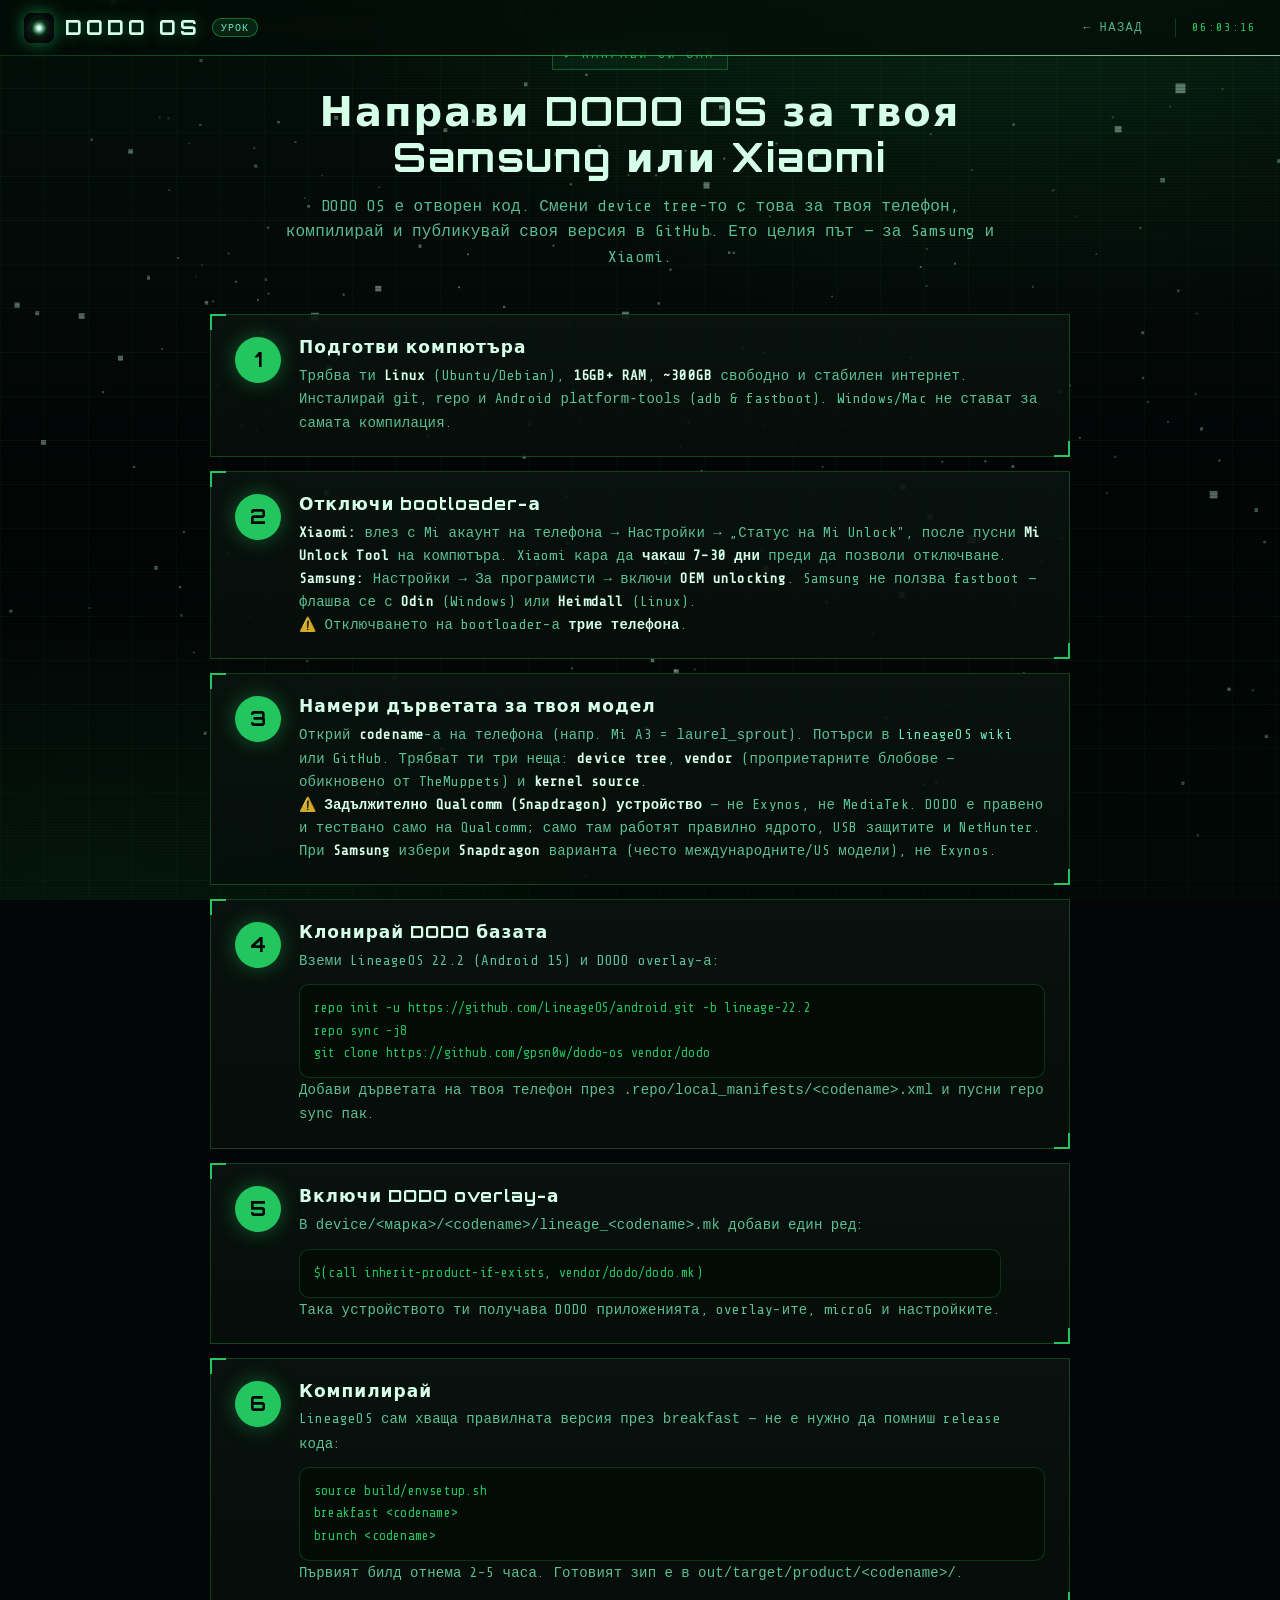
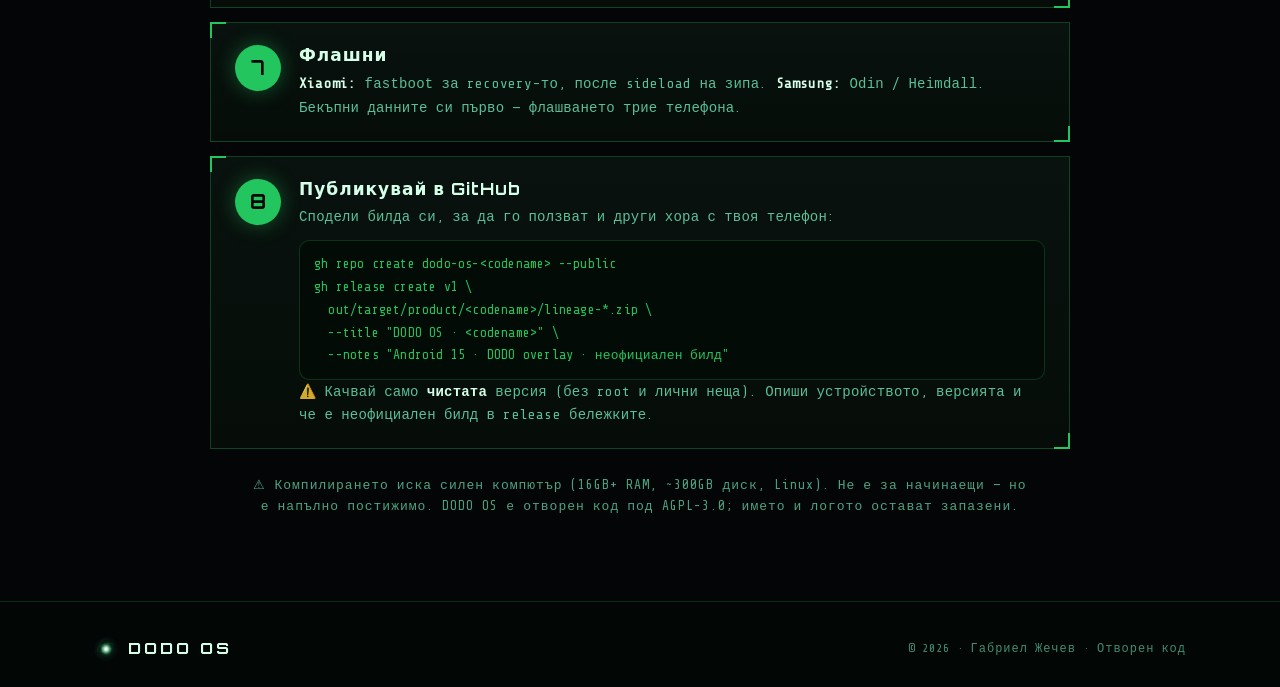
==== commit 7a55fbda: "build-guide: fix broken mobile header The guide page had no hamburger button, so the mobile .nav sli" ====
--- a/build-your-own.html
+++ b/build-your-own.html
@@ -8,16 +8,16 @@
 <meta name="robots" content="noindex, nofollow">
 <meta name="theme-color" content="#05070a">
 <link rel="icon" href="logo-dodo-os.png" type="image/png">
-<link rel="stylesheet" href="style.css?v=17">
+<link rel="stylesheet" href="style.css?v=18">
 </head>
-<body class="home">
+<body class="home guide-page">
 
 <div class="scroll-progress" id="scrollProgress" aria-hidden="true"></div>
 
 <header class="hud-bar">
 	<a class="brand" href="index.html"><img src="logo-dodo-os.png" alt="DODO OS"><span class="name">DODO OS</span><span class="brand-beta" data-en="guide">урок</span></a>
 	<nav class="nav" id="nav">
-		<a href="index.html" data-en="Back">Назад към DODO OS</a>
+		<a href="index.html" data-en="← Back">← Назад</a>
 	</nav>
 	<div class="bar-clock" id="barClock">--:--:--</div>
 </header>
--- a/style.css
+++ b/style.css
@@ -691,6 +691,10 @@
 .guide-step .gt .cmd { max-width: 100%; }
 /* дългите inline код-пътища да се пренасят, не да разширяват страницата */
 .guide-step .gt code, .guide-step .gt a { overflow-wrap: anywhere; word-break: break-word; }
+/* guide страницата: навигацията е проста inline препратка (без hamburger меню) */
+.guide-page .nav { position: static; transform: none; flex-direction: row; align-items: center; background: none; border: 0; padding: 0; margin-left: auto; }
+.guide-page .nav a { padding: 6px 10px; border: 0; white-space: nowrap; }
+.guide-page .nav-toggle { display: none; }
 
 .setup-box { max-width: 860px; margin: 26px auto 0; }
 .setup-box h3 { font-size: 20px; letter-spacing: 1px; margin: 8px 0 10px; }
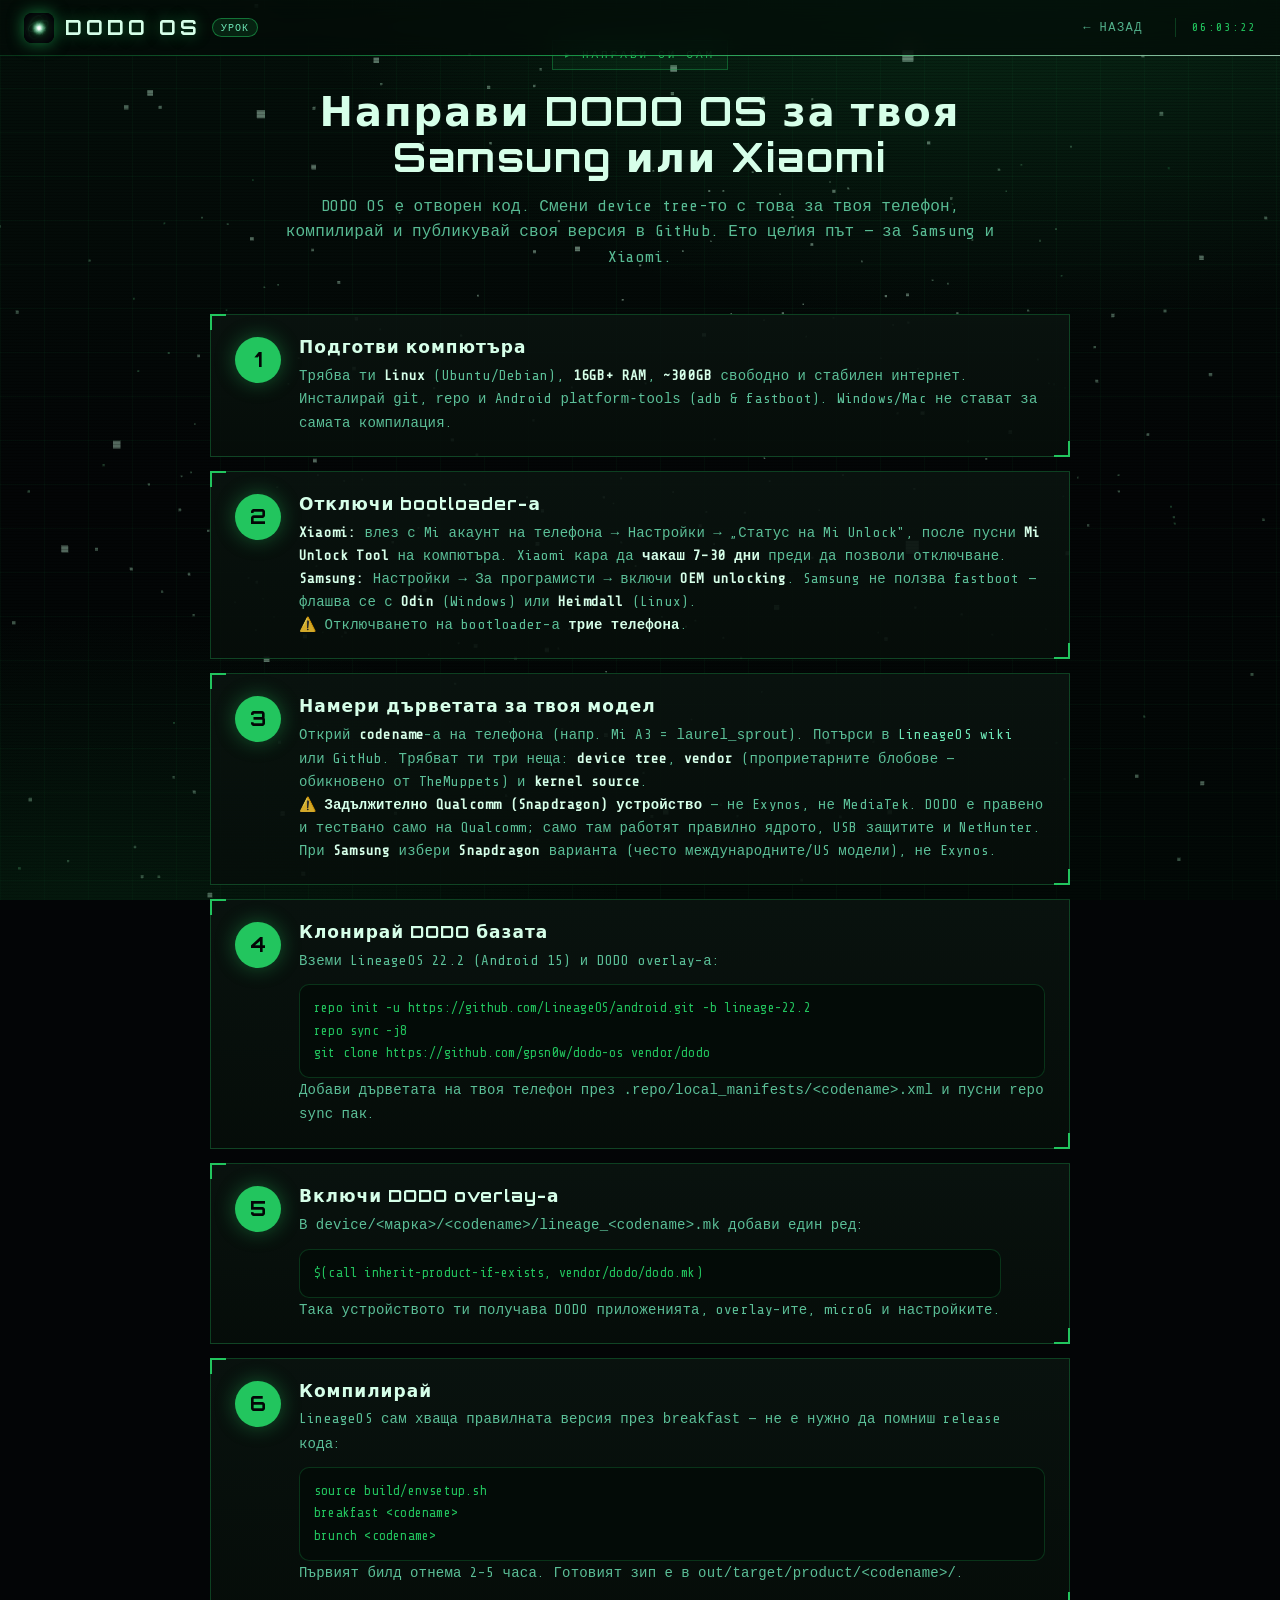
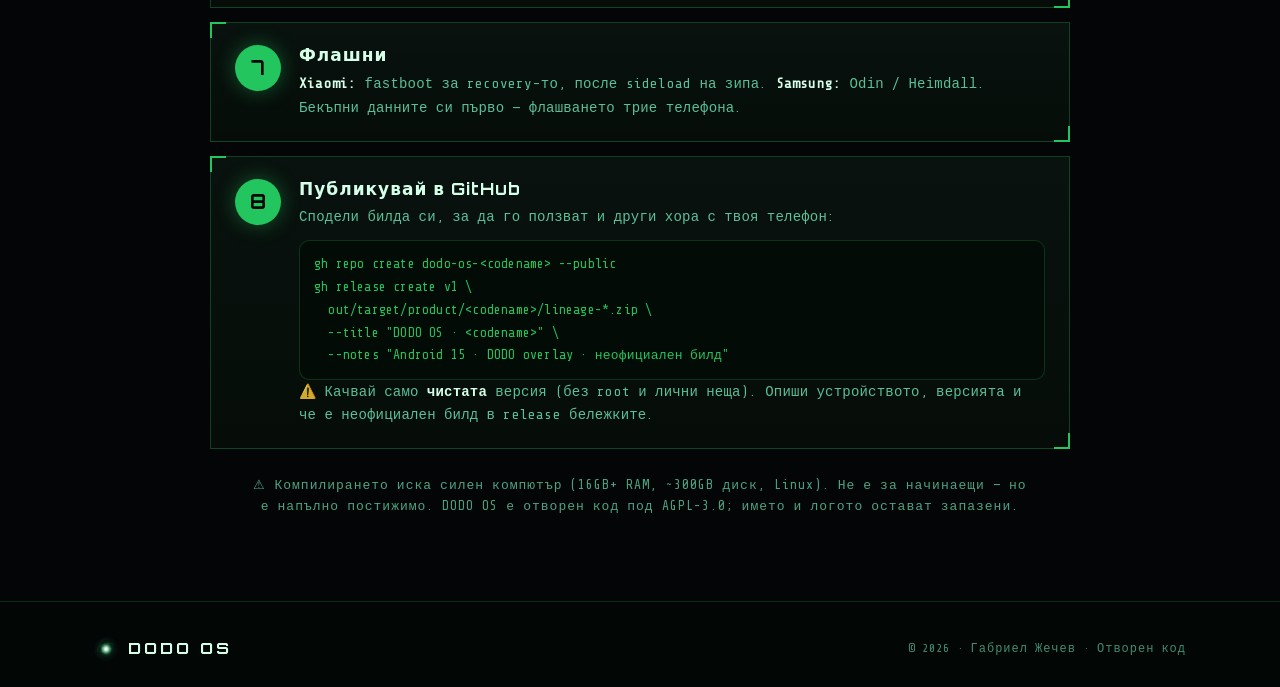
==== commit 289e7c0e: "make build-your-own guide official - Remove noindex -> index,follow on the guide page - Unblock it i" ====
--- a/build-your-own.html
+++ b/build-your-own.html
@@ -5,7 +5,7 @@
 <meta name="viewport" content="width=device-width, initial-scale=1">
 <title>Направи DODO OS за Samsung / Xiaomi | DODO OS</title>
 <meta name="description" content="Урок стъпка по стъпка: как да си компилираш DODO OS за твой Samsung или Xiaomi телефон и да го публикуваш в GitHub. Отворен код.">
-<meta name="robots" content="noindex, nofollow">
+<meta name="robots" content="index, follow">
 <meta name="theme-color" content="#05070a">
 <link rel="icon" href="logo-dodo-os.png" type="image/png">
 <link rel="stylesheet" href="style.css?v=18">
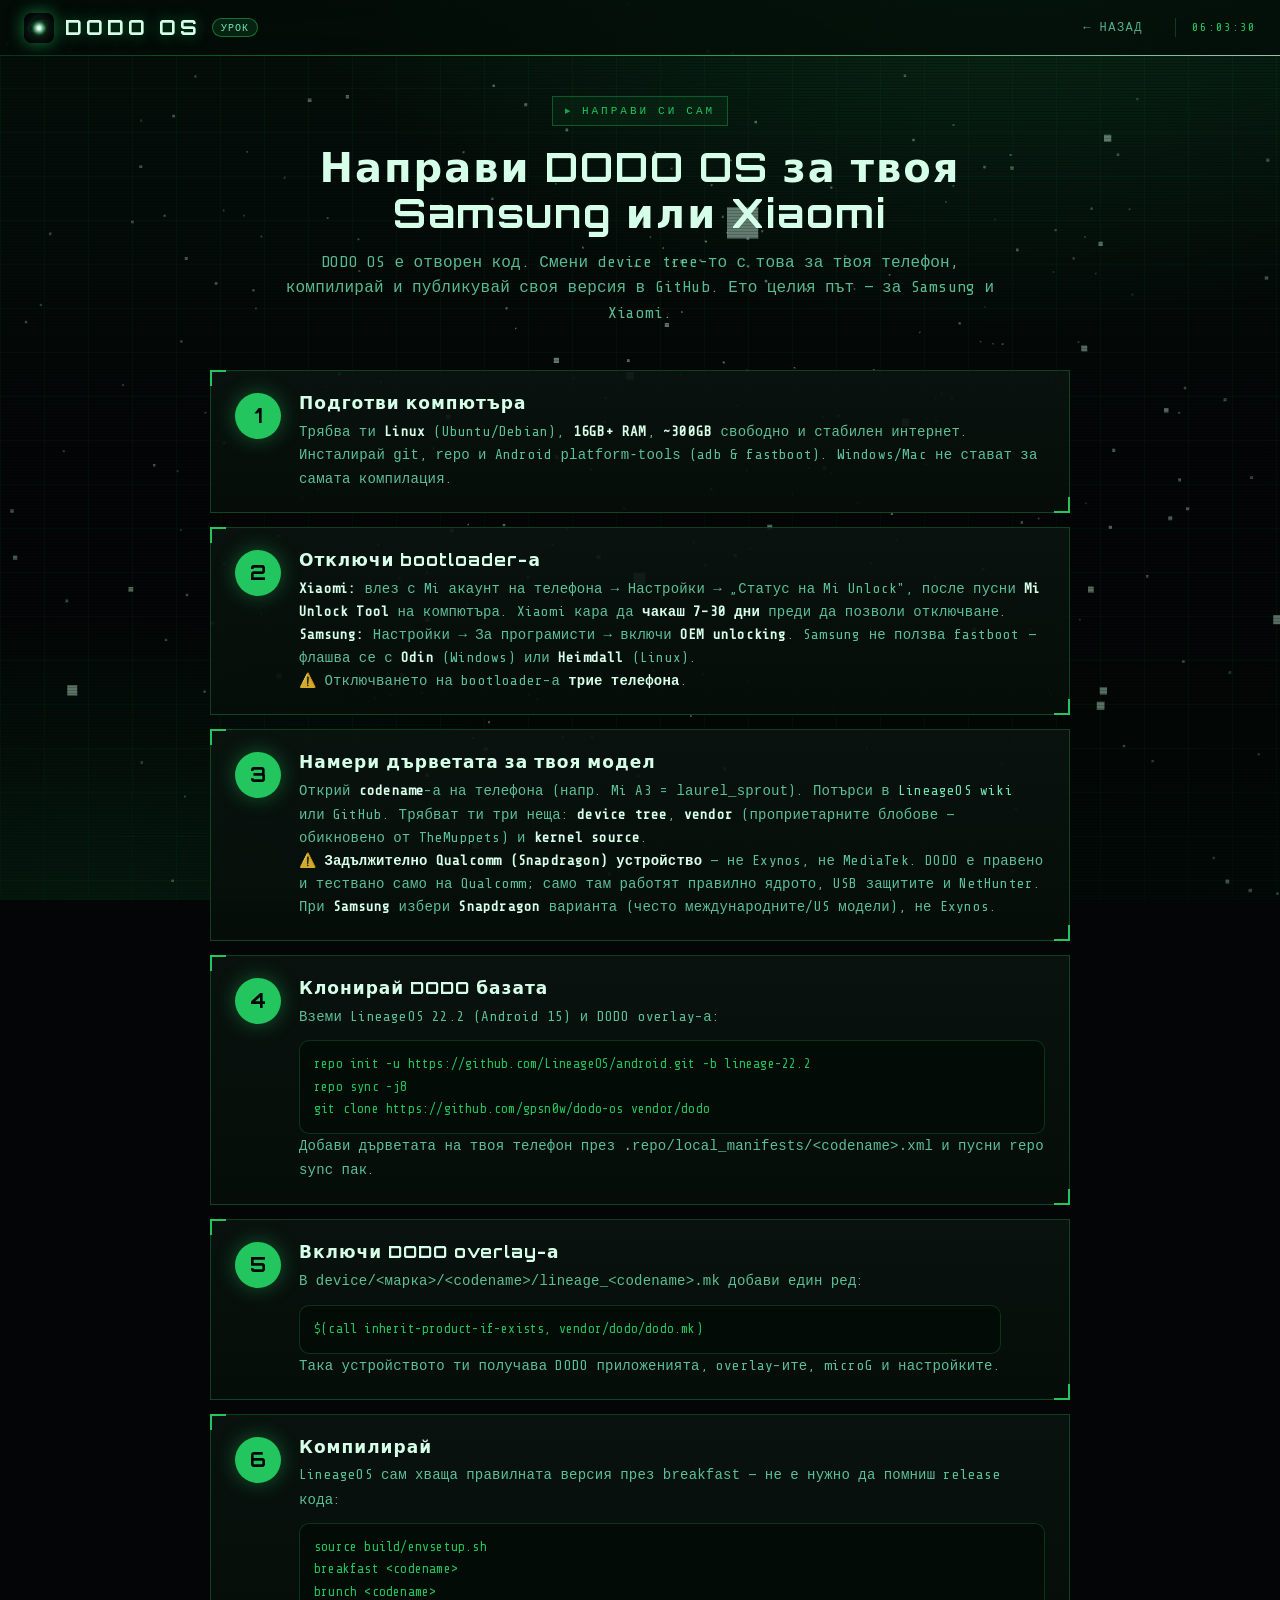
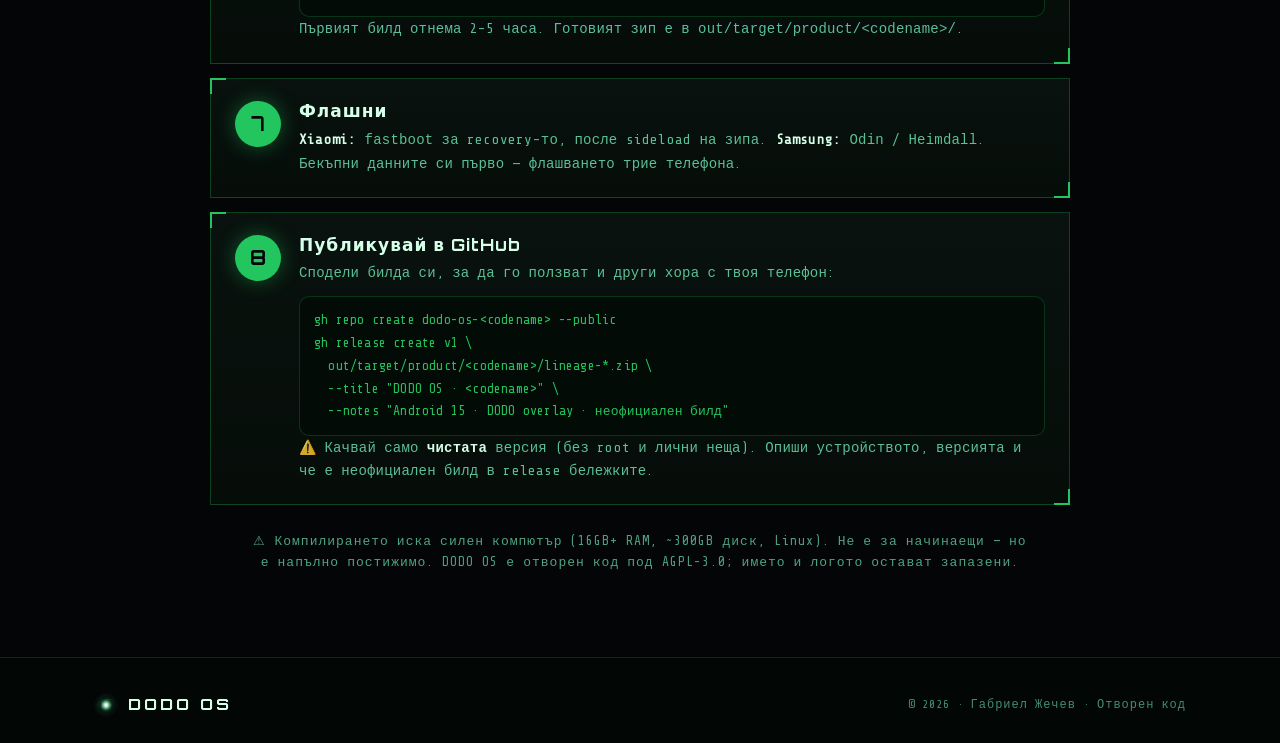
==== commit 208f0a9e: "fix: clear fixed header on guide page so eyebrow badge is not clipped Co-Authored-By: Claude Opus 4." ====
--- a/build-your-own.html
+++ b/build-your-own.html
@@ -24,7 +24,7 @@
 
 <main id="main">
 
-<section class="section" id="build-your-own" style="padding-top:40px">
+<section class="section" id="build-your-own" style="padding-top:calc(var(--bar-h) + 40px)">
 	<div class="wrap">
 		<div class="section-head reveal" style="text-align:center;margin-left:auto;margin-right:auto;">
 			<span class="eyebrow" data-en="Build it yourself">Направи си сам</span>
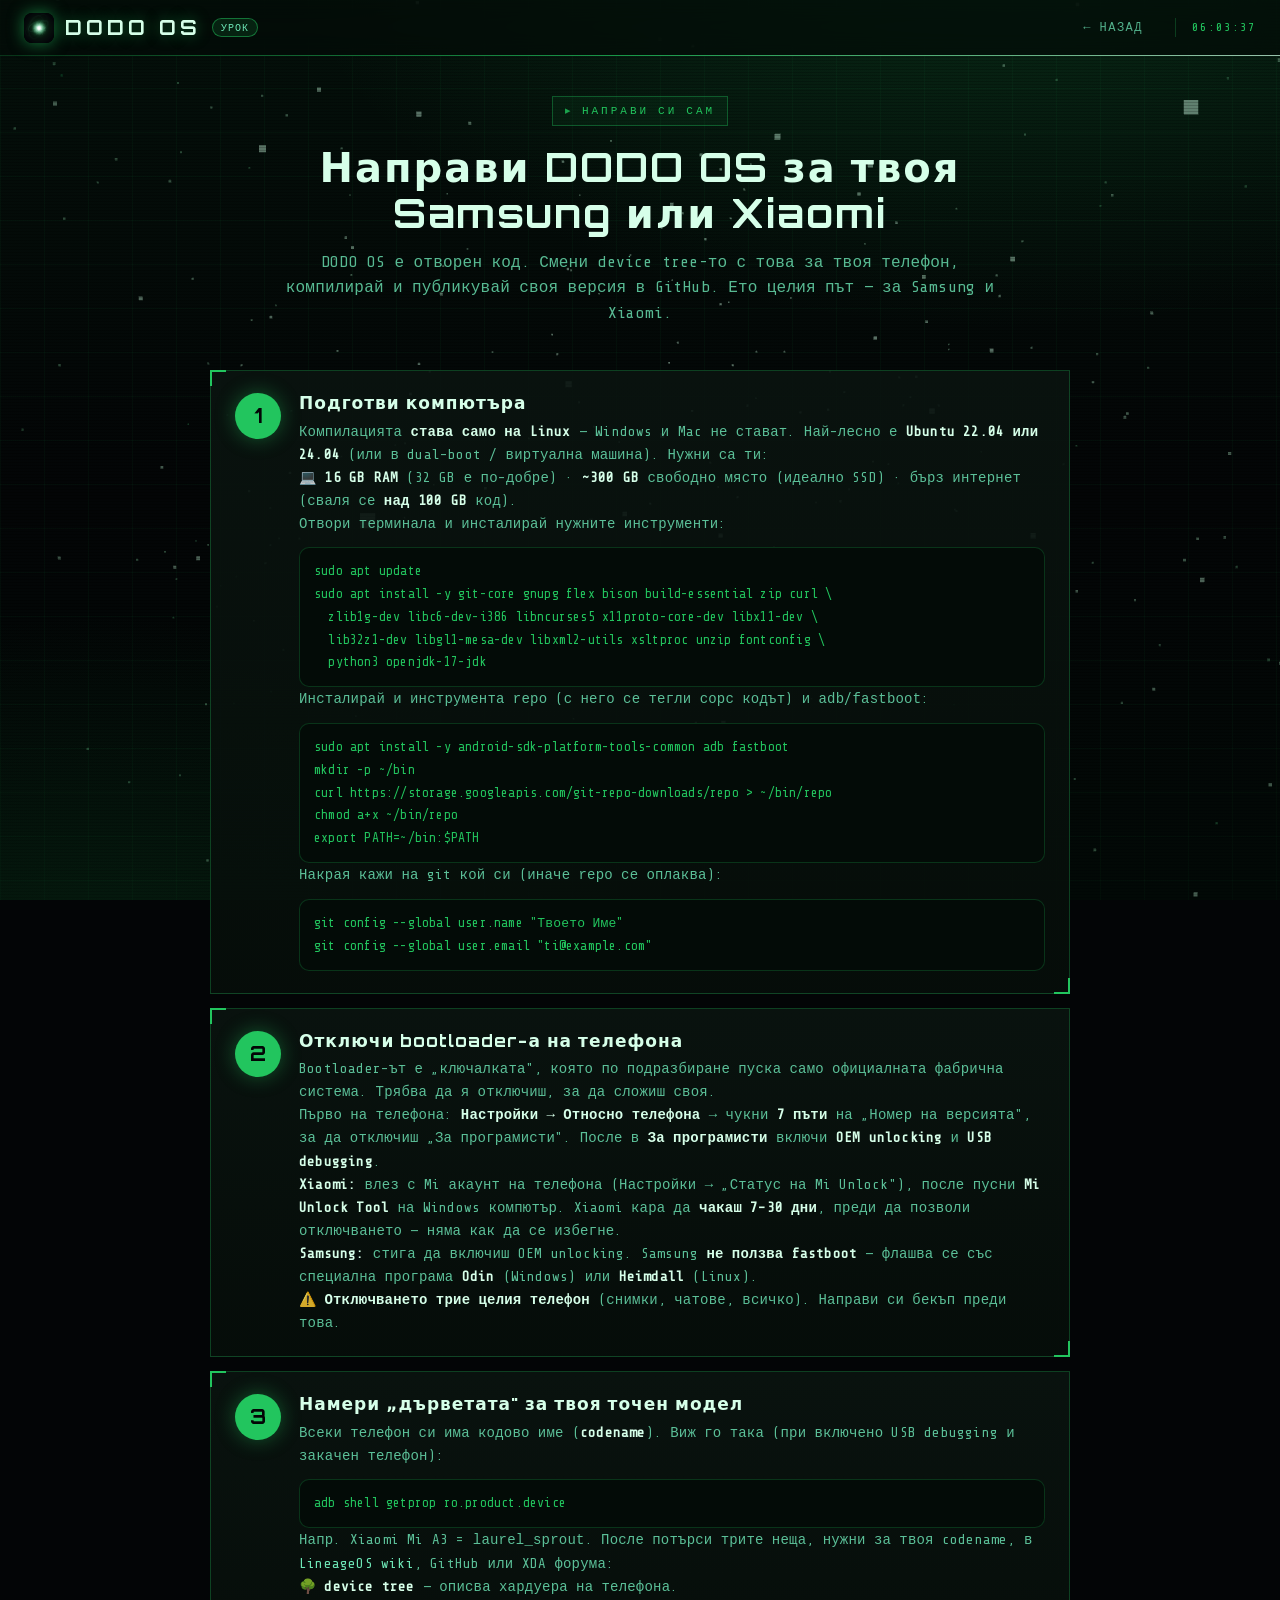
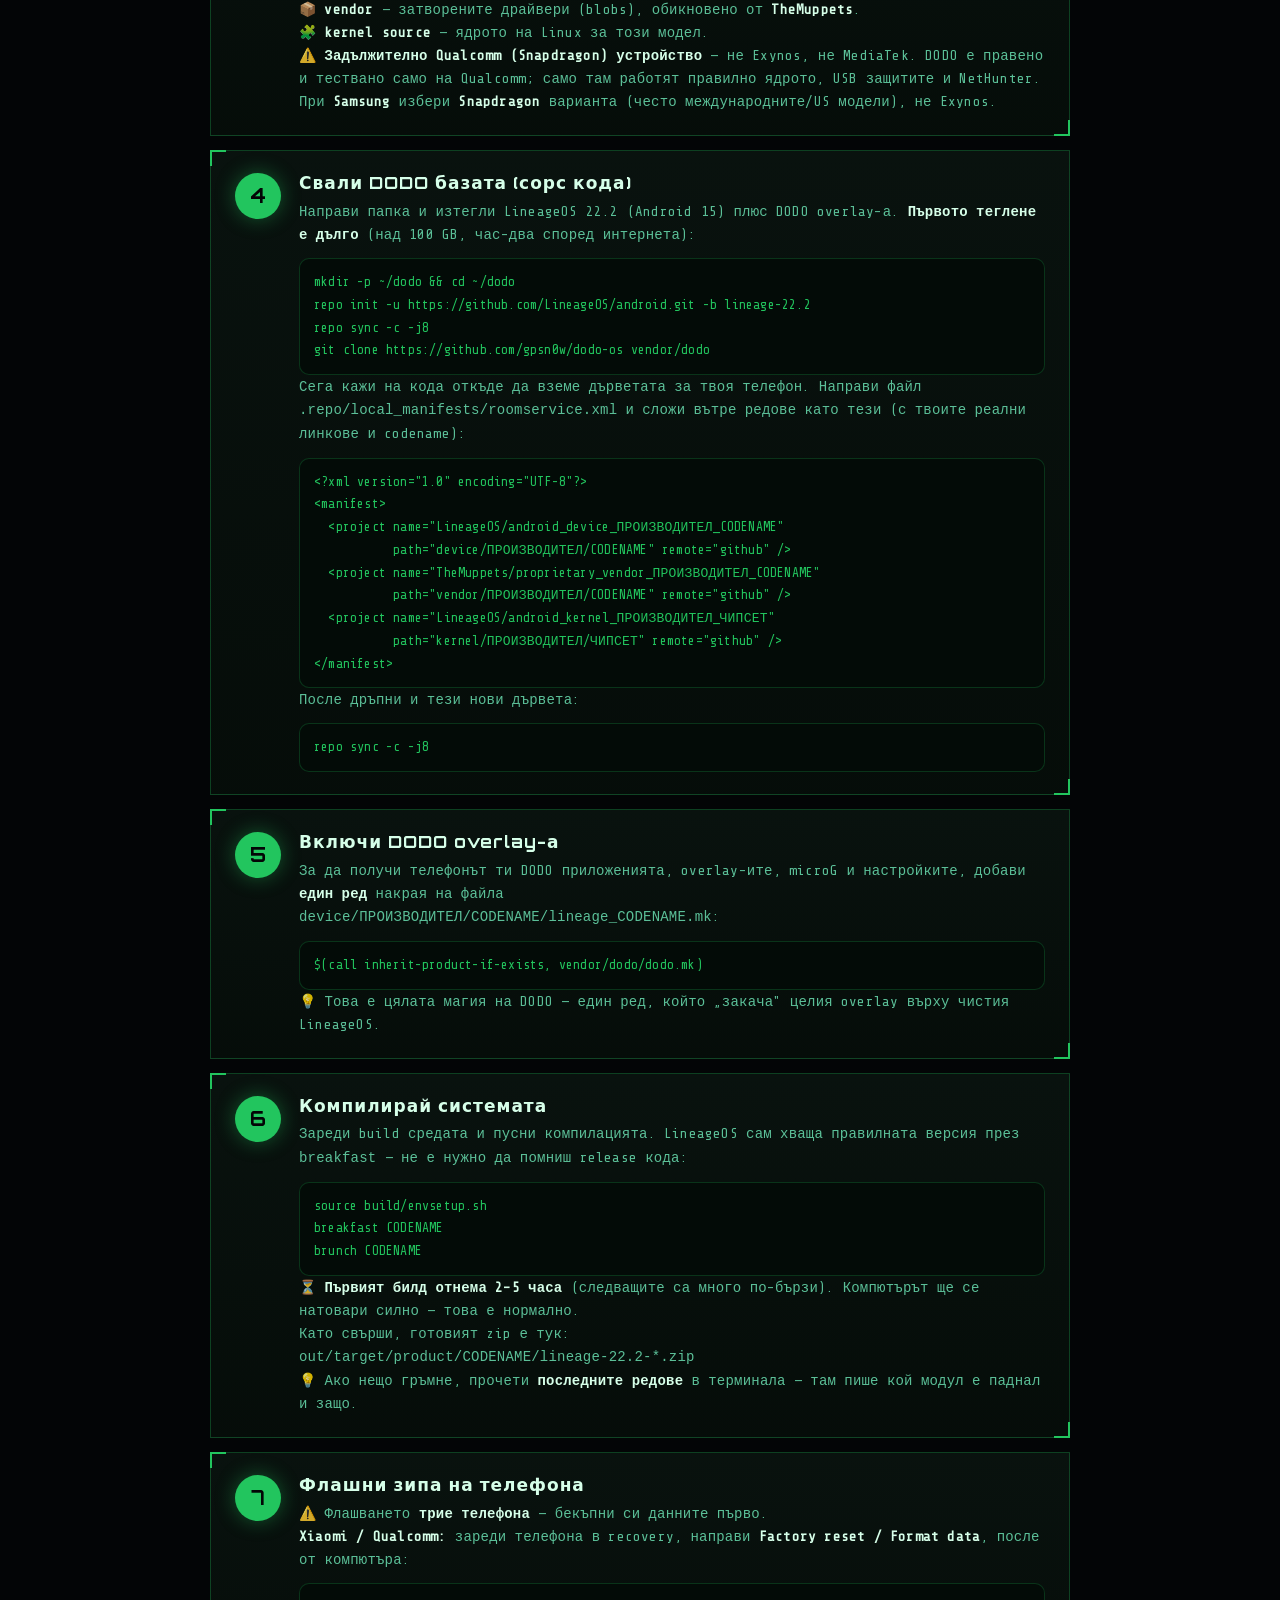
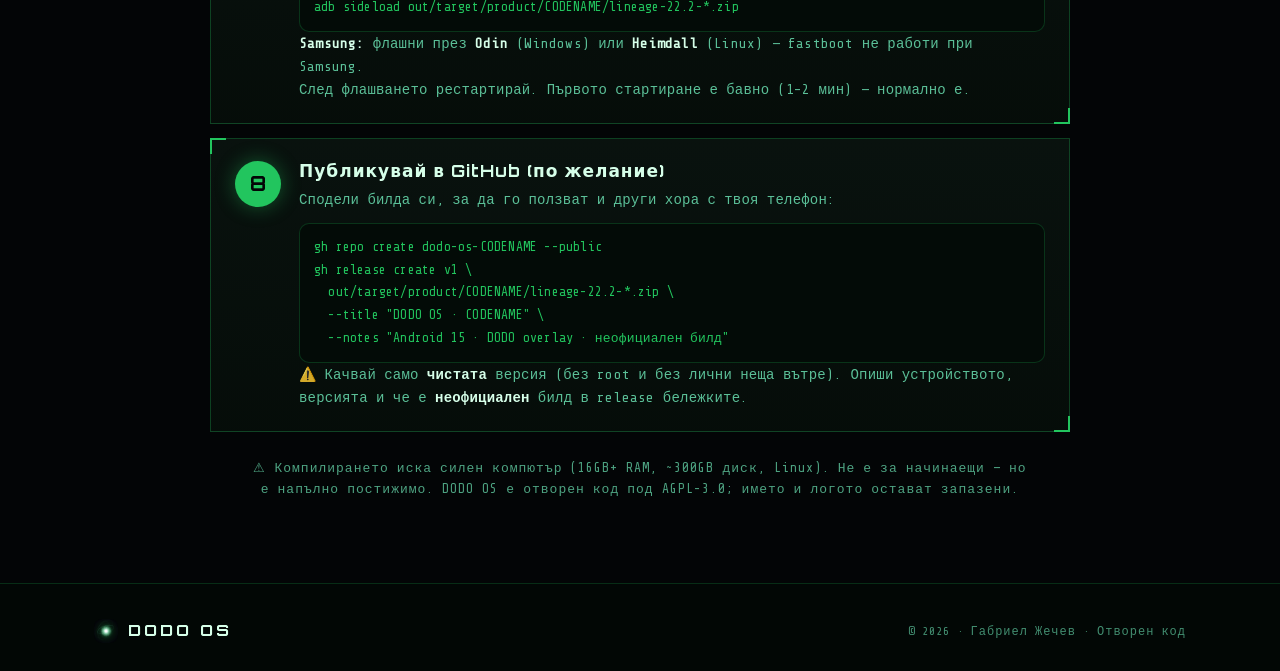
==== commit 925ea246: "docs: expand build-your-own guide with detailed steps and commands Co-Authored-By: Claude Opus 4.8 <" ====
--- a/build-your-own.html
+++ b/build-your-own.html
@@ -37,25 +37,48 @@
 				<div class="gn">1</div>
 				<div class="gt">
 					<h3>Подготви компютъра</h3>
-					<p>Трябва ти <b>Linux</b> (Ubuntu/Debian), <b>16GB+ RAM</b>, <b>~300GB</b> свободно и стабилен интернет. Инсталирай <code>git</code>, <code>repo</code> и Android <code>platform-tools</code> (adb &amp; fastboot). Windows/Mac не стават за самата компилация.</p>
+					<p>Компилацията <b>става само на Linux</b> — Windows и Mac не стават. Най-лесно е <b>Ubuntu 22.04 или 24.04</b> (или в dual-boot / виртуална машина). Нужни са ти:</p>
+					<p>💻 <b>16 GB RAM</b> (32 GB е по-добре) · <b>~300 GB</b> свободно място (идеално SSD) · бърз интернет (сваля се <b>над 100 GB</b> код).</p>
+					<p>Отвори терминала и инсталирай нужните инструменти:</p>
+					<pre class="cmd">sudo apt update
+sudo apt install -y git-core gnupg flex bison build-essential zip curl \
+  zlib1g-dev libc6-dev-i386 libncurses5 x11proto-core-dev libx11-dev \
+  lib32z1-dev libgl1-mesa-dev libxml2-utils xsltproc unzip fontconfig \
+  python3 openjdk-17-jdk</pre>
+					<p>Инсталирай и инструмента <code>repo</code> (с него се тегли сорс кодът) и <code>adb</code>/<code>fastboot</code>:</p>
+					<pre class="cmd">sudo apt install -y android-sdk-platform-tools-common adb fastboot
+mkdir -p ~/bin
+curl https://storage.googleapis.com/git-repo-downloads/repo &gt; ~/bin/repo
+chmod a+x ~/bin/repo
+export PATH=~/bin:$PATH</pre>
+					<p>Накрая кажи на git кой си (иначе <code>repo</code> се оплаква):</p>
+					<pre class="cmd">git config --global user.name "Твоето Име"
+git config --global user.email "ti@example.com"</pre>
 				</div>
 			</div>
 
 			<div class="guide-step panel reveal">
 				<div class="gn">2</div>
 				<div class="gt">
-					<h3>Отключи bootloader-а</h3>
-					<p><b>Xiaomi:</b> влез с Mi акаунт на телефона → Настройки → „Статус на Mi Unlock", после пусни <b>Mi Unlock Tool</b> на компютъра. Xiaomi кара да <b>чакаш 7–30 дни</b> преди да позволи отключване.</p>
-					<p><b>Samsung:</b> Настройки → За програмисти → включи <b>OEM unlocking</b>. Samsung не ползва fastboot — флашва се с <b>Odin</b> (Windows) или <b>Heimdall</b> (Linux).</p>
-					<p>⚠️ Отключването на bootloader-а <b>трие телефона</b>.</p>
+					<h3>Отключи bootloader-а на телефона</h3>
+					<p>Bootloader-ът е „ключалката", която по подразбиране пуска само официалната фабрична система. Трябва да я отключиш, за да сложиш своя.</p>
+					<p>Първо на телефона: <b>Настройки → Относно телефона</b> → чукни <b>7 пъти</b> на „Номер на версията", за да отключиш „За програмисти". После в <b>За програмисти</b> включи <b>OEM unlocking</b> и <b>USB debugging</b>.</p>
+					<p><b>Xiaomi:</b> влез с Mi акаунт на телефона (Настройки → „Статус на Mi Unlock"), после пусни <b>Mi Unlock Tool</b> на Windows компютър. Xiaomi кара да <b>чакаш 7–30 дни</b>, преди да позволи отключването — няма как да се избегне.</p>
+					<p><b>Samsung:</b> стига да включиш OEM unlocking. Samsung <b>не ползва fastboot</b> — флашва се със специална програма <b>Odin</b> (Windows) или <b>Heimdall</b> (Linux).</p>
+					<p>⚠️ <b>Отключването трие целия телефон</b> (снимки, чатове, всичко). Направи си бекъп преди това.</p>
 				</div>
 			</div>
 
 			<div class="guide-step panel reveal">
 				<div class="gn">3</div>
 				<div class="gt">
-					<h3>Намери дърветата за твоя модел</h3>
-					<p>Открий <b>codename</b>-а на телефона (напр. Mi A3 = <code>laurel_sprout</code>). Потърси в <a href="https://wiki.lineageos.org/devices/" target="_blank" rel="noopener">LineageOS wiki</a> или GitHub. Трябват ти три неща: <b>device tree</b>, <b>vendor</b> (проприетарните блобове — обикновено от TheMuppets) и <b>kernel source</b>.</p>
+					<h3>Намери „дърветата" за твоя точен модел</h3>
+					<p>Всеки телефон си има кодово име (<b>codename</b>). Виж го така (при включено USB debugging и закачен телефон):</p>
+					<pre class="cmd">adb shell getprop ro.product.device</pre>
+					<p>Напр. Xiaomi Mi A3 = <code>laurel_sprout</code>. После потърси трите неща, нужни за твоя codename, в <a href="https://wiki.lineageos.org/devices/" target="_blank" rel="noopener">LineageOS wiki</a>, GitHub или XDA форума:</p>
+					<p>🌳 <b>device tree</b> — описва хардуера на телефона.<br>
+					📦 <b>vendor</b> — затворените драйвери (blobs), обикновено от <b>TheMuppets</b>.<br>
+					🧩 <b>kernel source</b> — ядрото на Linux за този модел.</p>
 					<p class="req-qc">⚠️ <b>Задължително Qualcomm (Snapdragon) устройство</b> — не Exynos, не MediaTek. DODO е правено и тествано само на Qualcomm; само там работят правилно ядрото, USB защитите и NetHunter. При <b>Samsung</b> избери <b>Snapdragon</b> варианта (често международните/US модели), не Exynos.</p>
 				</div>
 			</div>
@@ -63,12 +86,24 @@
 			<div class="guide-step panel reveal">
 				<div class="gn">4</div>
 				<div class="gt">
-					<h3>Клонирай DODO базата</h3>
-					<p>Вземи LineageOS 22.2 (Android 15) и DODO overlay-а:</p>
-					<pre class="cmd">repo init -u https://github.com/LineageOS/android.git -b lineage-22.2
-repo sync -j8
+					<h3>Свали DODO базата (сорс кода)</h3>
+					<p>Направи папка и изтегли LineageOS 22.2 (Android 15) плюс DODO overlay-а. <b>Първото теглене е дълго</b> (над 100 GB, час-два според интернета):</p>
+					<pre class="cmd">mkdir -p ~/dodo && cd ~/dodo
+repo init -u https://github.com/LineageOS/android.git -b lineage-22.2
+repo sync -c -j8
 git clone https://github.com/gpsn0w/dodo-os vendor/dodo</pre>
-					<p>Добави дърветата на твоя телефон през <code>.repo/local_manifests/&lt;codename&gt;.xml</code> и пусни <code>repo sync</code> пак.</p>
+					<p>Сега кажи на кода откъде да вземе дърветата за твоя телефон. Направи файл <code>.repo/local_manifests/roomservice.xml</code> и сложи вътре редове като тези (с твоите реални линкове и codename):</p>
+					<pre class="cmd">&lt;?xml version="1.0" encoding="UTF-8"?&gt;
+&lt;manifest&gt;
+  &lt;project name="LineageOS/android_device_ПРОИЗВОДИТЕЛ_CODENAME"
+           path="device/ПРОИЗВОДИТЕЛ/CODENAME" remote="github" /&gt;
+  &lt;project name="TheMuppets/proprietary_vendor_ПРОИЗВОДИТЕЛ_CODENAME"
+           path="vendor/ПРОИЗВОДИТЕЛ/CODENAME" remote="github" /&gt;
+  &lt;project name="LineageOS/android_kernel_ПРОИЗВОДИТЕЛ_ЧИПСЕТ"
+           path="kernel/ПРОИЗВОДИТЕЛ/ЧИПСЕТ" remote="github" /&gt;
+&lt;/manifest&gt;</pre>
+					<p>После дръпни и тези нови дървета:</p>
+					<pre class="cmd">repo sync -c -j8</pre>
 				</div>
 			</div>
 
@@ -76,43 +111,49 @@
 				<div class="gn">5</div>
 				<div class="gt">
 					<h3>Включи DODO overlay-а</h3>
-					<p>В <code>device/&lt;марка&gt;/&lt;codename&gt;/lineage_&lt;codename&gt;.mk</code> добави един ред:</p>
+					<p>За да получи телефонът ти DODO приложенията, overlay-ите, microG и настройките, добави <b>един ред</b> накрая на файла<br><code>device/ПРОИЗВОДИТЕЛ/CODENAME/lineage_CODENAME.mk</code>:</p>
 					<pre class="cmd">$(call inherit-product-if-exists, vendor/dodo/dodo.mk)</pre>
-					<p>Така устройството ти получава DODO приложенията, overlay-ите, microG и настройките.</p>
+					<p>💡 Това е цялата магия на DODO — един ред, който „закача" целия overlay върху чистия LineageOS.</p>
 				</div>
 			</div>
 
 			<div class="guide-step panel reveal">
 				<div class="gn">6</div>
 				<div class="gt">
-					<h3>Компилирай</h3>
-					<p>LineageOS сам хваща правилната версия през <code>breakfast</code> — не е нужно да помниш release кода:</p>
+					<h3>Компилирай системата</h3>
+					<p>Зареди build средата и пусни компилацията. LineageOS сам хваща правилната версия през <code>breakfast</code> — не е нужно да помниш release кода:</p>
 					<pre class="cmd">source build/envsetup.sh
-breakfast &lt;codename&gt;
-brunch &lt;codename&gt;</pre>
-					<p>Първият билд отнема 2–5 часа. Готовият зип е в <code>out/target/product/&lt;codename&gt;/</code>.</p>
+breakfast CODENAME
+brunch CODENAME</pre>
+					<p>⏳ <b>Първият билд отнема 2–5 часа</b> (следващите са много по-бързи). Компютърът ще се натовари силно — това е нормално.</p>
+					<p>Като свърши, готовият zip е тук:<br><code>out/target/product/CODENAME/lineage-22.2-*.zip</code></p>
+					<p>💡 Ако нещо гръмне, прочети <b>последните редове</b> в терминала — там пише кой модул е паднал и защо.</p>
 				</div>
 			</div>
 
 			<div class="guide-step panel reveal">
 				<div class="gn">7</div>
 				<div class="gt">
-					<h3>Флашни</h3>
-					<p><b>Xiaomi:</b> <code>fastboot</code> за recovery-то, после sideload на зипа. <b>Samsung:</b> <code>Odin</code> / <code>Heimdall</code>. Бекъпни данните си първо — флашването трие телефона.</p>
+					<h3>Флашни зипа на телефона</h3>
+					<p>⚠️ Флашването <b>трие телефона</b> — бекъпни си данните първо.</p>
+					<p><b>Xiaomi / Qualcomm:</b> зареди телефона в recovery, направи <b>Factory reset / Format data</b>, после от компютъра:</p>
+					<pre class="cmd">adb sideload out/target/product/CODENAME/lineage-22.2-*.zip</pre>
+					<p><b>Samsung:</b> флашни през <b>Odin</b> (Windows) или <b>Heimdall</b> (Linux) — fastboot не работи при Samsung.</p>
+					<p>След флашването рестартирай. Първото стартиране е бавно (1–2 мин) — нормално е.</p>
 				</div>
 			</div>
 
 			<div class="guide-step panel reveal">
 				<div class="gn">8</div>
 				<div class="gt">
-					<h3>Публикувай в GitHub</h3>
+					<h3>Публикувай в GitHub (по желание)</h3>
 					<p>Сподели билда си, за да го ползват и други хора с твоя телефон:</p>
-					<pre class="cmd">gh repo create dodo-os-&lt;codename&gt; --public
+					<pre class="cmd">gh repo create dodo-os-CODENAME --public
 gh release create v1 \
-  out/target/product/&lt;codename&gt;/lineage-*.zip \
-  --title "DODO OS · &lt;codename&gt;" \
+  out/target/product/CODENAME/lineage-22.2-*.zip \
+  --title "DODO OS · CODENAME" \
   --notes "Android 15 · DODO overlay · неофициален билд"</pre>
-					<p>⚠️ Качвай само <b>чистата</b> версия (без root и лични неща). Опиши устройството, версията и че е неофициален билд в release бележките.</p>
+					<p>⚠️ Качвай само <b>чистата</b> версия (без root и без лични неща вътре). Опиши устройството, версията и че е <b>неофициален</b> билд в release бележките.</p>
 				</div>
 			</div>
 
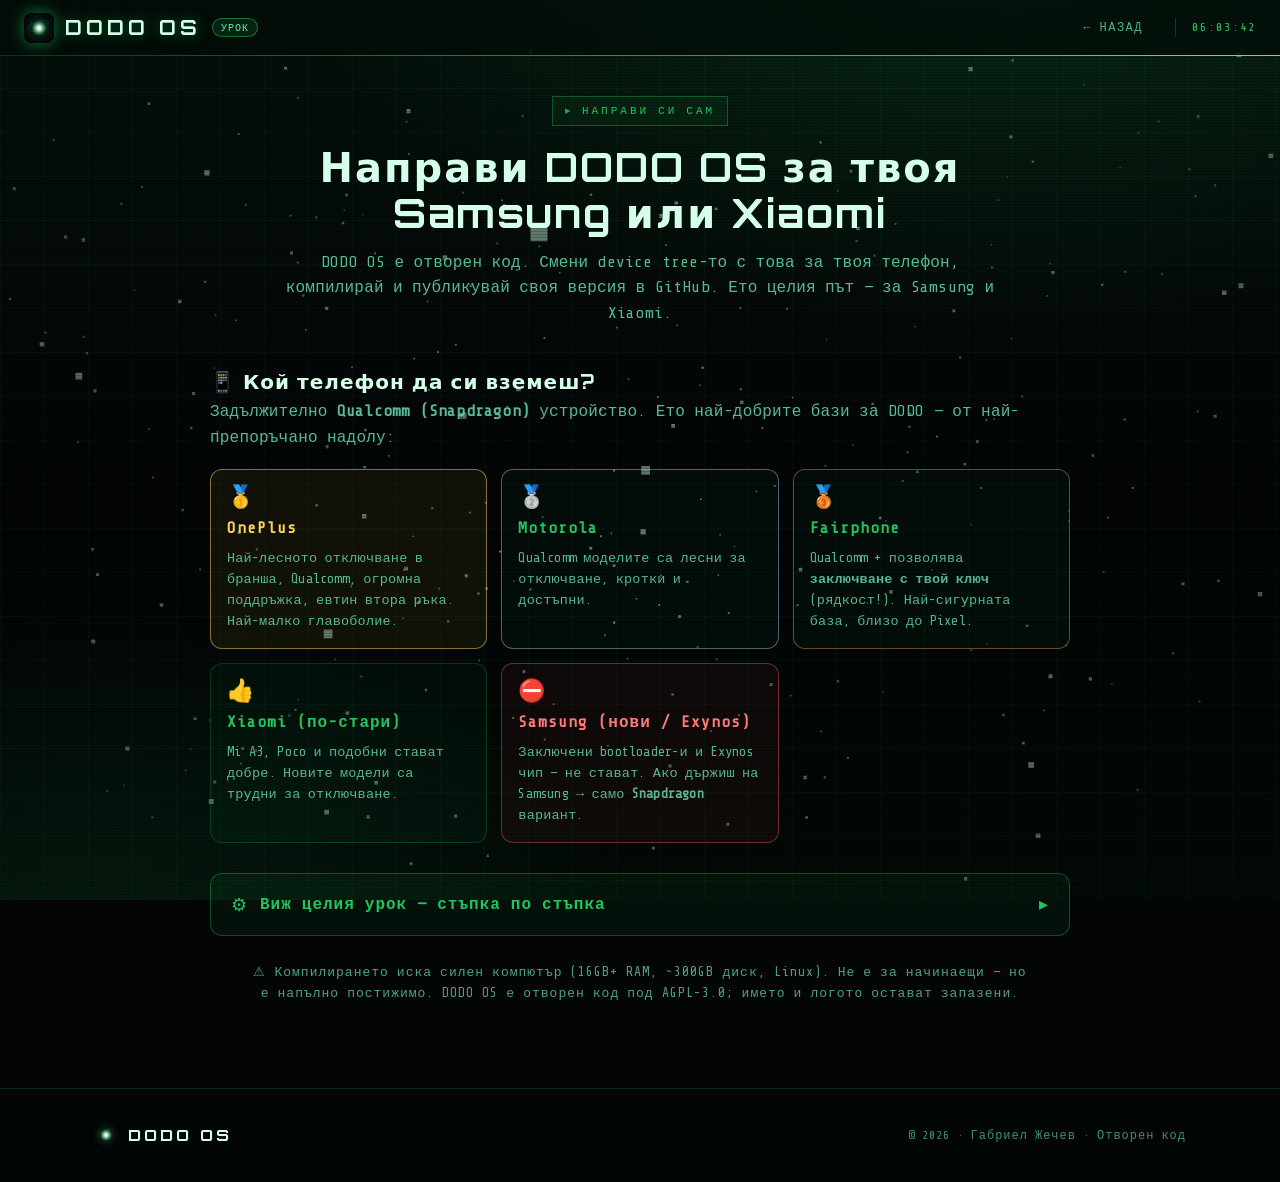
==== commit 95a986f3: "feat(guide): add recommended phones section + collapsible tutorial (Motorola 2nd, Fairphone 3rd) Co-" ====
--- a/build-your-own.html
+++ b/build-your-own.html
@@ -8,7 +8,7 @@
 <meta name="robots" content="index, follow">
 <meta name="theme-color" content="#05070a">
 <link rel="icon" href="logo-dodo-os.png" type="image/png">
-<link rel="stylesheet" href="style.css?v=18">
+<link rel="stylesheet" href="style.css?v=19">
 </head>
 <body class="home guide-page">
 
@@ -31,7 +31,45 @@
 			<h2 data-en="Make DODO OS for your Samsung or Xiaomi">Направи DODO OS за твоя Samsung или Xiaomi</h2>
 			<p data-en="DODO OS is open source. Swap in your phone's device tree, build, and publish your own version to GitHub. Here's the whole path — for Samsung and Xiaomi.">DODO OS е отворен код. Смени device tree-то с това за твоя телефон, компилирай и публикувай своя версия в GitHub. Ето целия път — за Samsung и Xiaomi.</p>
 		</div>
-		<div class="guide">
+		<div class="rec-devices reveal">
+			<h3 class="rec-title">📱 Кой телефон да си вземеш?</h3>
+			<p class="rec-sub">Задължително <b>Qualcomm (Snapdragon)</b> устройство. Ето най-добрите бази за DODO — от най-препоръчано надолу:</p>
+			<div class="rec-grid">
+				<div class="rec-card rec-gold">
+					<div class="rec-rank">🥇</div>
+					<div class="rec-name">OnePlus</div>
+					<div class="rec-why">Най-лесното отключване в бранша, Qualcomm, огромна поддръжка, евтин втора ръка. Най-малко главоболие.</div>
+				</div>
+				<div class="rec-card rec-silver">
+					<div class="rec-rank">🥈</div>
+					<div class="rec-name">Motorola</div>
+					<div class="rec-why">Qualcomm моделите са лесни за отключване, кротки и достъпни.</div>
+				</div>
+				<div class="rec-card rec-bronze">
+					<div class="rec-rank">🥉</div>
+					<div class="rec-name">Fairphone</div>
+					<div class="rec-why">Qualcomm + позволява <b>заключване с твой ключ</b> (рядкост!). Най-сигурната база, близо до Pixel.</div>
+				</div>
+				<div class="rec-card">
+					<div class="rec-rank">👍</div>
+					<div class="rec-name">Xiaomi (по-стари)</div>
+					<div class="rec-why">Mi A3, Poco и подобни стават добре. Новите модели са трудни за отключване.</div>
+				</div>
+				<div class="rec-card rec-avoid">
+					<div class="rec-rank">⛔</div>
+					<div class="rec-name">Samsung (нови / Exynos)</div>
+					<div class="rec-why">Заключени bootloader-и и Exynos чип — не стават. Ако държиш на Samsung → само <b>Snapdragon</b> вариант.</div>
+				</div>
+			</div>
+		</div>
+
+		<details class="guide-collapse reveal">
+			<summary class="guide-open-btn">
+				<span class="gob-ic">⚙</span>
+				<span class="gob-txt">Виж целия урок — стъпка по стъпка</span>
+				<span class="gob-arrow" aria-hidden="true">▸</span>
+			</summary>
+			<div class="guide">
 
 			<div class="guide-step panel reveal">
 				<div class="gn">1</div>
@@ -158,6 +196,7 @@
 			</div>
 
 		</div>
+		</details>
 		<p class="pledge reveal" style="margin-top:26px">⚠ Компилирането иска силен компютър (16GB+ RAM, ~300GB диск, Linux). Не е за начинаещи — но е напълно постижимо. DODO OS е отворен код под AGPL-3.0; името и логото остават запазени.</p>
 	</div>
 </section>
--- a/style.css
+++ b/style.css
@@ -696,6 +696,34 @@
 .guide-page .nav a { padding: 6px 10px; border: 0; white-space: nowrap; }
 .guide-page .nav-toggle { display: none; }
 
+/* ===== Препоръчани устройства ===== */
+.rec-devices { max-width: 860px; margin: 6px auto 30px; }
+.rec-title { font-size: 20px; letter-spacing: 1px; margin: 0 0 6px; }
+.rec-sub { color: rgba(var(--rgb-mint), 0.8); margin: 0 0 18px; line-height: 1.6; }
+.rec-grid { display: grid; grid-template-columns: repeat(auto-fit, minmax(210px, 1fr)); gap: 14px; }
+.rec-card { border: 1px solid rgba(var(--rgb-green), 0.22); background: rgba(var(--rgb-green), 0.04); border-radius: 12px; padding: 16px; min-width: 0; }
+.rec-card .rec-rank { font-size: 22px; margin-bottom: 8px; line-height: 1; }
+.rec-card .rec-name { font-family: var(--font-mono); font-weight: 700; color: var(--green); letter-spacing: 1px; margin-bottom: 7px; }
+.rec-card .rec-why { font-size: 13.5px; color: rgba(var(--rgb-mint), 0.78); line-height: 1.55; }
+.rec-gold { border-color: rgba(255, 210, 90, 0.5); background: rgba(255, 210, 90, 0.06); }
+.rec-gold .rec-name { color: #ffd25a; }
+.rec-silver { border-color: rgba(200, 220, 255, 0.4); }
+.rec-bronze { border-color: rgba(220, 150, 90, 0.45); }
+.rec-avoid { border-color: rgba(255, 90, 90, 0.4); background: rgba(255, 90, 90, 0.05); }
+.rec-avoid .rec-name { color: #ff7a7a; }
+
+/* ===== Сгъваем урок (accordion бутон) ===== */
+.guide-collapse { max-width: 860px; margin: 0 auto; }
+.guide-open-btn { cursor: pointer; list-style: none; display: flex; align-items: center; gap: 12px; padding: 16px 20px; border: 1px solid rgba(var(--rgb-green), 0.35); background: rgba(var(--rgb-green), 0.06); border-radius: 12px; font-family: var(--font-mono); letter-spacing: 1px; color: var(--green); transition: background .2s, border-color .2s; user-select: none; }
+.guide-open-btn::-webkit-details-marker { display: none; }
+.guide-open-btn::marker { content: ""; }
+.guide-open-btn:hover { background: rgba(var(--rgb-green), 0.12); border-color: var(--green); }
+.guide-open-btn .gob-ic { font-size: 18px; line-height: 1; }
+.guide-open-btn .gob-txt { flex: 1; font-weight: 700; }
+.guide-open-btn .gob-arrow { font-size: 18px; transition: transform .25s; }
+.guide-collapse[open] .guide-open-btn { margin-bottom: 20px; border-color: var(--green); }
+.guide-collapse[open] .guide-open-btn .gob-arrow { transform: rotate(90deg); }
+
 .setup-box { max-width: 860px; margin: 26px auto 0; }
 .setup-box h3 { font-size: 20px; letter-spacing: 1px; margin: 8px 0 10px; }
 .setup-box > p { color: rgba(var(--rgb-mint), 0.85); margin-bottom: 18px; }
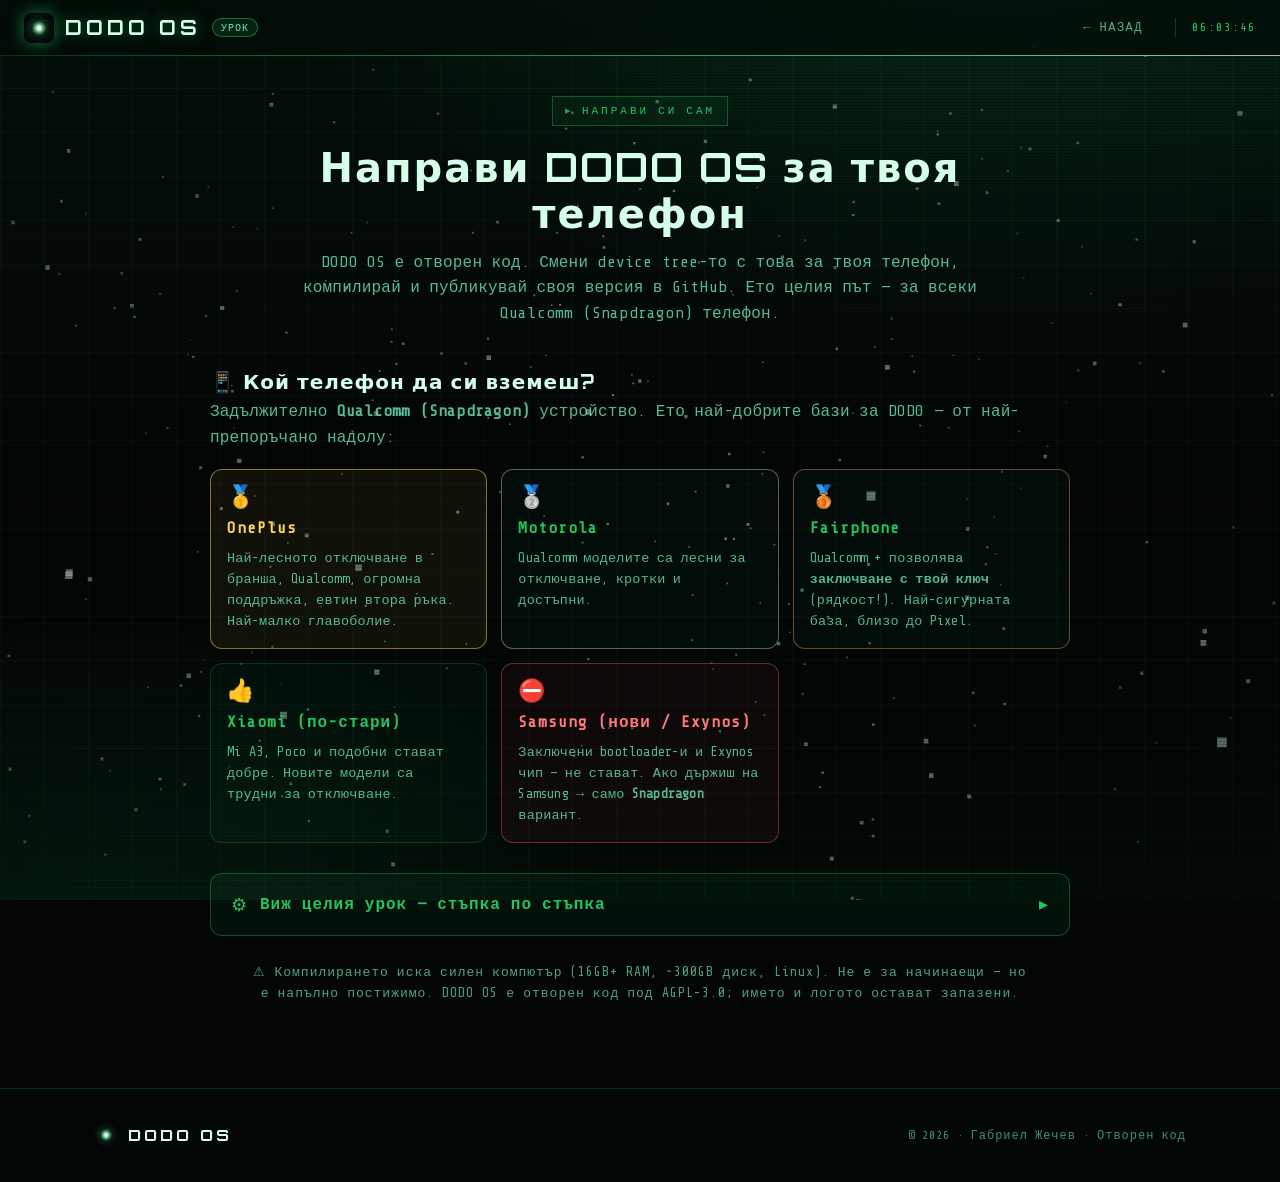
==== commit 6a6d959a: "fix: guide title said Samsung/Xiaomi but those are the hardest — make it generic/Qualcomm Co-Authore" ====
--- a/build-your-own.html
+++ b/build-your-own.html
@@ -3,8 +3,8 @@
 <head>
 <meta charset="UTF-8">
 <meta name="viewport" content="width=device-width, initial-scale=1">
-<title>Направи DODO OS за Samsung / Xiaomi | DODO OS</title>
-<meta name="description" content="Урок стъпка по стъпка: как да си компилираш DODO OS за твой Samsung или Xiaomi телефон и да го публикуваш в GitHub. Отворен код.">
+<title>Направи DODO OS за твоя телефон | DODO OS</title>
+<meta name="description" content="Урок стъпка по стъпка: как да си компилираш DODO OS за твой Qualcomm (Snapdragon) телефон и да го публикуваш в GitHub. Отворен код.">
 <meta name="robots" content="index, follow">
 <meta name="theme-color" content="#05070a">
 <link rel="icon" href="logo-dodo-os.png" type="image/png">
@@ -28,8 +28,8 @@
 	<div class="wrap">
 		<div class="section-head reveal" style="text-align:center;margin-left:auto;margin-right:auto;">
 			<span class="eyebrow" data-en="Build it yourself">Направи си сам</span>
-			<h2 data-en="Make DODO OS for your Samsung or Xiaomi">Направи DODO OS за твоя Samsung или Xiaomi</h2>
-			<p data-en="DODO OS is open source. Swap in your phone's device tree, build, and publish your own version to GitHub. Here's the whole path — for Samsung and Xiaomi.">DODO OS е отворен код. Смени device tree-то с това за твоя телефон, компилирай и публикувай своя версия в GitHub. Ето целия път — за Samsung и Xiaomi.</p>
+			<h2 data-en="Make DODO OS for your phone">Направи DODO OS за твоя телефон</h2>
+			<p data-en="DODO OS is open source. Swap in your phone's device tree, build, and publish your own version to GitHub. Here's the whole path — for any Qualcomm (Snapdragon) phone.">DODO OS е отворен код. Смени device tree-то с това за твоя телефон, компилирай и публикувай своя версия в GitHub. Ето целия път — за всеки Qualcomm (Snapdragon) телефон.</p>
 		</div>
 		<div class="rec-devices reveal">
 			<h3 class="rec-title">📱 Кой телефон да си вземеш?</h3>
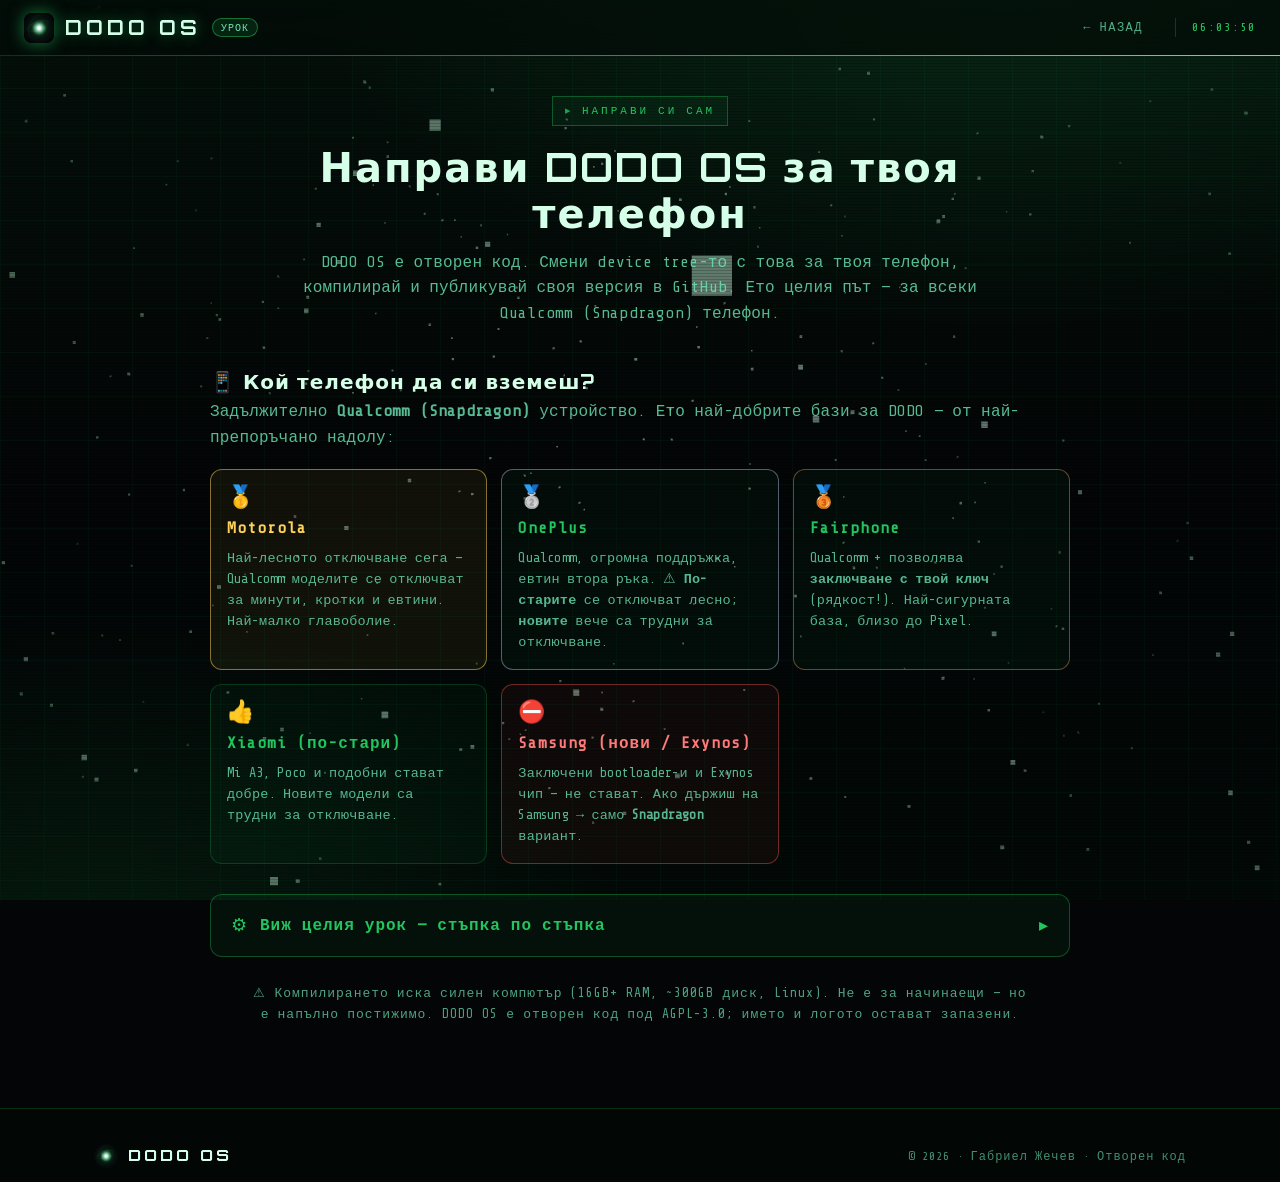
==== commit 4e11d509: "guide: Motorola to 1st (easiest unlock now), OnePlus 2nd (new ones hard to unlock) Co-Authored-By: C" ====
--- a/build-your-own.html
+++ b/build-your-own.html
@@ -37,13 +37,13 @@
 			<div class="rec-grid">
 				<div class="rec-card rec-gold">
 					<div class="rec-rank">🥇</div>
-					<div class="rec-name">OnePlus</div>
-					<div class="rec-why">Най-лесното отключване в бранша, Qualcomm, огромна поддръжка, евтин втора ръка. Най-малко главоболие.</div>
+					<div class="rec-name">Motorola</div>
+					<div class="rec-why">Най-лесното отключване сега — Qualcomm моделите се отключват за минути, кротки и евтини. Най-малко главоболие.</div>
 				</div>
 				<div class="rec-card rec-silver">
 					<div class="rec-rank">🥈</div>
-					<div class="rec-name">Motorola</div>
-					<div class="rec-why">Qualcomm моделите са лесни за отключване, кротки и достъпни.</div>
+					<div class="rec-name">OnePlus</div>
+					<div class="rec-why">Qualcomm, огромна поддръжка, евтин втора ръка. ⚠ <b>По-старите</b> се отключват лесно; <b>новите</b> вече са трудни за отключване.</div>
 				</div>
 				<div class="rec-card rec-bronze">
 					<div class="rec-rank">🥉</div>
